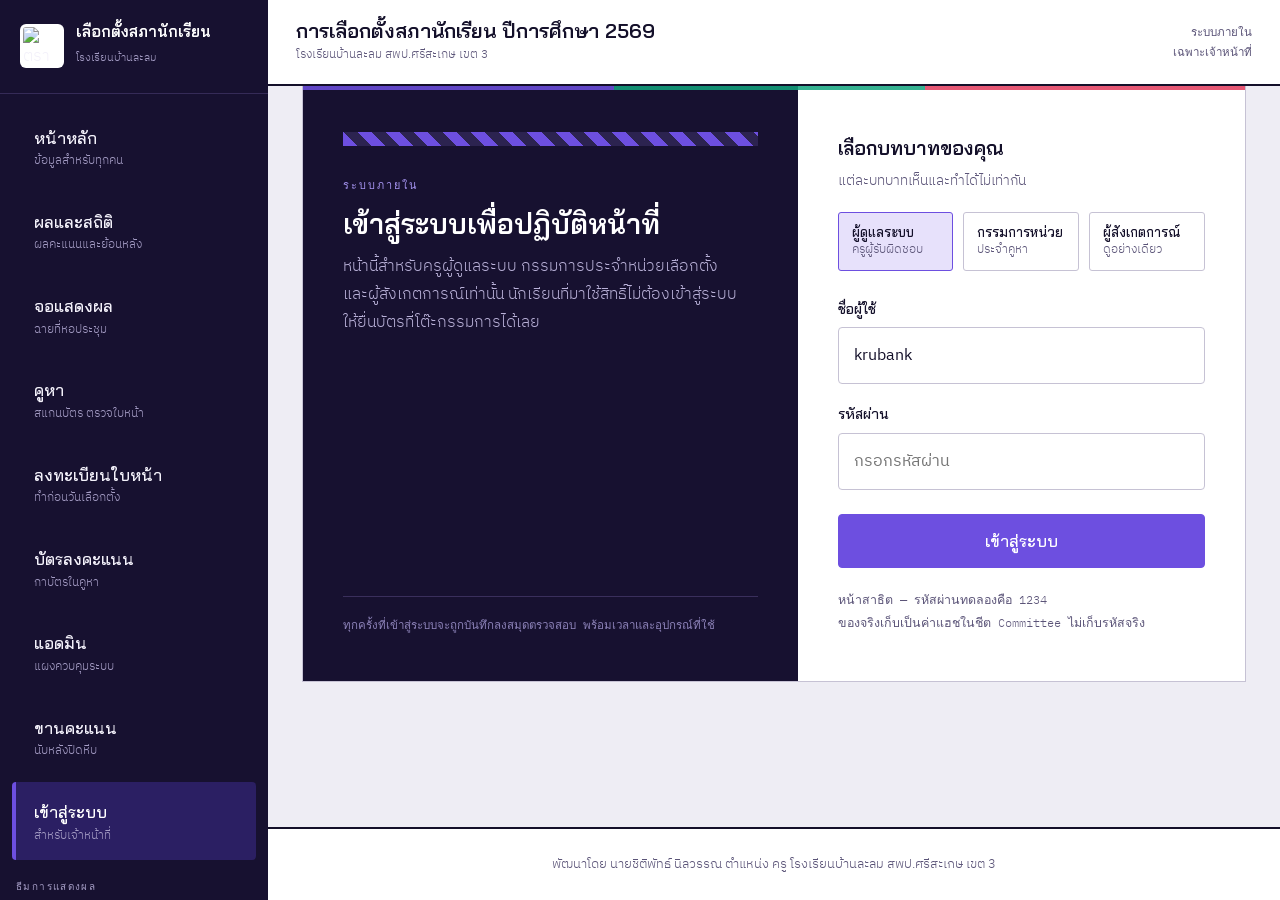
==== admin.html @ 53775f89 "Enhance admin.html with live score and team features Updated admin.html to include live score and gr" ====
<!DOCTYPE html>
<html lang="th">
<head>
<meta charset="UTF-8">
<meta name="viewport" content="width=device-width, initial-scale=1">
<title>แผงควบคุมผู้ดูแลระบบ — เลือกตั้งสภานักเรียน</title>
<link rel="stylesheet" href="election.css">
<style>
  .phase { display:grid; grid-template-columns:repeat(4,1fr); gap:12px; }
  .ph { border:1px solid var(--rule); background:var(--card); color:var(--ink); padding:16px 14px; text-align:left; cursor:pointer; border-radius:3px; transition:border-color .15s, background .15s; }
  .ph:hover { border-color:var(--violet); }
  .ph .step { font-family:'IBM Plex Mono',monospace; font-size:.68rem; letter-spacing:.16em; color:var(--ink-faint); }
  .ph strong { display:block; font-family:'Bai Jamjuree',sans-serif; font-size:1rem; font-weight:600; margin:5px 0 3px; color:var(--ink); }
  .ph span { font-size:.78rem; color:var(--ink-soft); }
  .ph.now { background:var(--violet-soft); border-color:var(--violet); border-width:2px; }
  .ph.past { opacity:.5; }
  .ph.now .step { color:var(--violet); }
  .mini { display:flex; justify-content:space-between; padding:9px 0; border-bottom:1px solid var(--rule); font-size:.87rem; }
  .mini:last-child { border-bottom:none; }
  .mini b { font-family:'IBM Plex Mono',monospace; font-weight:500; }
  .tag { font-family:'Bai Jamjuree',sans-serif; font-size:.72rem; font-weight:500; padding:2px 8px; border-radius:2px; }
  .tag.ok { background:#E3F5EE; color:var(--verify); }
  .tag.warn { background:#FCF0DC; color:var(--amber); }
  .tag.bad { background:#FBE7EB; color:var(--stamp); }
  .scroll { overflow-x:auto; }
  @media (max-width:820px){ .phase { grid-template-columns:1fr 1fr; } }
</style>
</head>
<body data-page="admin.html" data-title="แผงควบคุมผู้ดูแลระบบ" data-sub="เข้าใช้งานในชื่อ krubank · บทบาทผู้ดูแลระบบ" data-doc="ปีการศึกษา —<br>กำลังโหลด…">

<div class="app">
  <aside class="side" id="side"></aside>
  <main class="main">
  <div id="top"></div>
<div class="wrap">
<div class="sheet">

  <section style="padding-top:28px" class="reveal">
    <span class="eyebrow">สถานะการเลือกตั้ง</span>
    <h2>ขณะนี้อยู่ในขั้นเปิดหีบ</h2>
    <p class="lead" style="margin-bottom:20px">กดเพื่อเปลี่ยนขั้น ระบบจะไม่ให้ข้ามขั้นและถอยกลับไม่ได้ ทุกการเปลี่ยนขั้นถูกบันทึกพร้อมชื่อผู้กด</p>

    <div class="phase" id="phase">
      <button class="ph past" data-i="0"><div class="step">ขั้นที่ 01</div><strong>เตรียมการ</strong><span>เพิ่มผู้สมัคร นำเข้าผู้มีสิทธิ์</span></button>
      <button class="ph now" data-i="1"><div class="step">ขั้นที่ 02</div><strong>เปิดหีบ</strong><span>รับลงคะแนนอยู่ตอนนี้</span></button>
      <button class="ph" data-i="2"><div class="step">ขั้นที่ 03</div><strong>ปิดหีบ</strong><span>หยุดรับ เริ่มนับคะแนน</span></button>
      <button class="ph" data-i="3"><div class="step">ขั้นที่ 04</div><strong>ประกาศผล</strong><span>เปิดผลต่อสาธารณะ</span></button>
    </div>
  </section>

  <section>
    <span class="eyebrow reveal">ภาพรวมขณะนี้</span>
    <div class="grid g4" style="margin-top:18px" id="stats">
      <div class="stat reveal"><div class="num" id="a1">0</div><div class="lbl">ใช้สิทธิ์แล้ว</div></div>
      <div class="stat reveal"><div class="num" id="a2">0</div><div class="lbl">ยังไม่มา</div></div>
      <div class="stat reveal"><div class="num" id="a3">0</div><div class="lbl">ใบหน้าไม่ผ่าน</div></div>
      <div class="stat reveal"><div class="num" id="a4">0</div><div class="lbl">กรรมการยืนยันแทน</div></div>
    </div>

    <div class="grid g2" style="margin-top:26px">
      <div class="card reveal">
        <h3 style="margin-bottom:10px">คะแนนขณะนี้</h3>
        <p class="muted" style="margin-bottom:12px">เห็นได้เฉพาะผู้ดูแลระบบ หน้าสาธารณะยังถูกล็อกอยู่</p>
        <div id="liveScore"><div class="mini"><span class="muted">กำลังโหลด…</span><b></b></div></div>
      </div>

      <div class="card reveal">
        <h3 style="margin-bottom:10px">การใช้สิทธิ์รายชั้น</h3>
        <p class="muted" style="margin-bottom:12px">ชั้นที่ยังต่ำกว่า 60% ควรให้ครูประจำชั้นตามนักเรียนมาใช้สิทธิ์</p>
        <div id="liveGrade"><div class="mini"><span class="muted">กำลังโหลด…</span><b></b></div></div>
      </div>
    </div>
  </section>

  <section>
    <span class="eyebrow reveal">การตรวจสอบ</span>
    <h2 class="reveal">เครื่องมือตรวจความถูกต้อง</h2>
    <div class="grid g3" style="margin-top:20px" id="tools">
      <div class="card reveal">
        <h3>ตรวจลูกโซ่บัตร</h3>
        <p class="muted" style="margin-bottom:14px">เดินตรวจบัตรทุกใบว่าลายนิ้วมือต่อกันครบ ควรให้กรรมการนักเรียนเป็นคนกดต่อหน้าที่ประชุม</p>
        <button class="btn wide" id="chain">เริ่มตรวจ</button>
      </div>
      <div class="card reveal">
        <h3>ส่งคิวอาร์ให้ทุกชั้น</h3>
        <p class="muted" style="margin-bottom:14px">สร้างคิวอาร์ประจำตัวนักเรียนทั้งโรงเรียนเป็นไฟล์พร้อมพิมพ์ แยกตามห้อง (รันจากเมนูในชีต)</p>
        <button class="btn wide ghost" id="qr2">ดูวิธีสร้าง</button>
      </div>
    </div>
  </section>

  <section>
    <span class="eyebrow reveal">ตราโรงเรียน</span>
    <h2 class="reveal">เปลี่ยนโลโก้ที่แสดงทุกหน้า</h2>
    <p class="lead reveal">เลือกได้สองวิธี อัปโหลดไฟล์จากเครื่อง หรือวางลิงก์ภาพที่มีอยู่แล้ว ไฟล์ที่อัปโหลดจะถูกเก็บในโฟลเดอร์ Logo บนไดรฟ์ของโรงเรียน แล้วแปลงเป็นลิงก์ภาพตรงให้อัตโนมัติ</p>

    <div class="grid g2" style="margin-top:24px">

      <div class="card reveal">
        <h3>อัปโหลดจากเครื่อง</h3>
        <p class="muted" style="margin-bottom:16px">รองรับ PNG JPG WEBP ขนาดไม่เกิน 2 MB แนะนำภาพจัตุรัสพื้นหลังโปร่งใส</p>
        <div class="field">
          <label for="lgfile">เลือกไฟล์ภาพ</label>
          <input type="file" id="lgfile" accept="image/png,image/jpeg,image/webp">
        </div>
        <div id="lgprev" style="display:none;align-items:center;gap:14px;padding:14px;border:1px solid var(--rule);background:var(--paper);margin-bottom:16px">
          <img id="lgimg" alt="ภาพตัวอย่างก่อนอัปโหลด" style="width:70px;height:70px;object-fit:contain;background:#fff;border:1px solid var(--rule);padding:4px">
          <div><div id="lgname" style="font-family:'Bai Jamjuree',sans-serif;font-weight:500;font-size:.9rem"></div><div class="mono" id="lgsize" style="color:var(--ink-faint)"></div></div>
        </div>
        <button class="btn primary wide" id="lgup" disabled>อัปโหลดขึ้นไดรฟ์</button>
      </div>

      <div class="card reveal">
        <h3>ใส่ลิงก์ภาพ</h3>
        <p class="muted" style="margin-bottom:16px">ใช้เมื่อมีภาพอยู่บนเว็บอื่นแล้ว ต้องเป็นลิงก์ที่เปิดแล้วเห็นภาพโดยตรง ไม่ใช่ลิงก์หน้าเว็บที่มีภาพอยู่</p>
        <div class="field">
          <label for="lgurl">ลิงก์ภาพ</label>
          <input id="lgurl" type="url" placeholder="https://example.com/logo.png">
        </div>
        <div id="lgurlprev" style="display:none;align-items:center;gap:14px;padding:14px;border:1px solid var(--rule);background:var(--paper);margin-bottom:16px">
          <img id="lgurlimg" alt="ภาพตัวอย่างจากลิงก์" style="width:70px;height:70px;object-fit:contain;background:#fff;border:1px solid var(--rule);padding:4px">
          <div class="mono" style="color:var(--verify)">เปิดภาพได้ พร้อมบันทึก</div>
        </div>
        <button class="btn wide" id="lgsave">บันทึกลิงก์</button>
      </div>

    </div>

    <div class="card tint reveal" style="margin-top:18px;display:flex;flex-wrap:wrap;gap:18px;align-items:center">
      <img id="lgnow" src="https://img2.pic.in.th/pic/Logo-7aecb8e321ff2955.png" alt="ตราโรงเรียนที่ใช้อยู่" style="width:76px;height:76px;object-fit:contain;background:#fff;border:1px solid var(--rule);padding:6px">
      <div style="flex:1;min-width:240px">
        <h3>ตราที่ใช้อยู่ตอนนี้</h3>
        <div class="mono" id="lgnowurl" style="word-break:break-all;color:var(--ink-soft)">https://img2.pic.in.th/pic/Logo-7aecb8e321ff2955.png</div>
      </div>
      <button class="btn ghost sm" id="lgcopy">คัดลอกลิงก์</button>
    </div>
  </section>

  <section>
    <span class="eyebrow reveal">ผู้มีสิทธิ์เลือกตั้ง</span>
    <h2 class="reveal">เพิ่มรายชื่อผู้มีสิทธิ์</h2>
    <p class="lead reveal">เพิ่มทีละคน หรือโยนไฟล์ Excel เข้าไปทั้งห้องก็ได้ ระบบจับคอลัมน์ เลขประจำตัว ชื่อ และชั้น ให้อัตโนมัติ</p>

    <div class="grid g2" style="margin-top:20px">
      <div class="card reveal">
        <h3 style="margin-bottom:14px">เพิ่มทีละคน</h3>
        <div class="field"><label>เลขประจำตัวนักเรียน</label><input id="vId" type="text" inputmode="numeric" placeholder="13001"></div>
        <div class="field"><label>ชื่อ-นามสกุล</label><input id="vName" type="text" placeholder="กันต์ธีร์ สุขประเสริฐ"></div>
        <div class="field"><label>ระดับชั้น</label><input id="vGrade" type="text" placeholder="ม.1 หรือ ป.4"></div>
        <label style="display:flex;align-items:center;gap:9px;cursor:pointer;font-weight:400;margin-bottom:14px">
          <input type="checkbox" id="vFaceOpt" style="width:auto;padding:0">
          <span>ลงทะเบียนใบหน้าด้วย (ไม่บังคับ สำหรับ ม.ต้น)</span>
        </label>
        <button class="btn primary" id="vAdd">เพิ่มผู้มีสิทธิ์</button>
      </div>

      <div class="card reveal">
        <h3 style="margin-bottom:6px">นำเข้าจากไฟล์ Excel</h3>
        <p class="muted" style="margin-bottom:14px">ไฟล์ .xlsx หรือ .csv ที่มีคอลัมน์ เลขประจำตัว ชื่อ-นามสกุล และชั้น</p>
        <div class="field"><input type="file" id="xlsxFile" accept=".xlsx,.xls,.csv"></div>
        <div id="xlsxPreview" style="display:none;margin:12px 0;padding:14px;border:1px solid var(--rule);background:var(--paper);border-radius:8px;font-size:.88rem"></div>
        <button class="btn primary" id="xlsxImport" style="display:none">นำเข้าทั้งหมด</button>
      </div>
    </div>

    <div class="card reveal" style="margin-top:18px">
      <div style="display:flex;flex-wrap:wrap;gap:12px;align-items:center;margin-bottom:14px">
        <h3 style="margin:0">รายชื่อในทะเบียน <span class="muted" id="vTotal"></span></h3>
        <input id="vSearch" type="text" placeholder="ค้นหา เลขประจำตัว ชื่อ หรือชั้น" style="margin-left:auto;max-width:280px">
      </div>
      <div class="scroll">
        <table>
          <thead><tr><th>เลขประจำตัว</th><th>ชื่อ-นามสกุล</th><th>ชั้น</th><th>ใช้สิทธิ์</th><th style="text-align:right">จัดการ</th></tr></thead>
          <tbody id="vBody"><tr><td colspan="5" class="muted">กำลังโหลด…</td></tr></tbody>
        </table>
      </div>
      <div style="display:flex;justify-content:space-between;align-items:center;margin-top:12px">
        <span class="muted" id="vPageInfo"></span>
        <div style="display:flex;gap:8px">
          <button class="btn sm ghost" id="vPrev">ก่อนหน้า</button>
          <button class="btn sm ghost" id="vNext">ถัดไป</button>
        </div>
      </div>
    </div>
  </section>

  <section>
    <span class="eyebrow reveal">จัดการผู้สมัคร</span>
    <h2 class="reveal">เพิ่ม แก้ ลบ ผู้สมัคร</h2>
    <p class="lead reveal">แก้ไขได้เฉพาะช่วงเตรียมการก่อนเปิดหีบ หลังเปิดหีบแล้วระบบจะล็อกไม่ให้แก้</p>

    <div id="candList" class="grid g2" style="margin-top:20px"></div>

    <div class="card reveal" style="margin-top:18px">
      <h3 style="margin-bottom:16px" id="candFormTitle">เพิ่มผู้สมัครใหม่</h3>

      <div class="cand-form">
        <div class="poster-col">
          <label>รูปโปสเตอร์ผู้สมัคร</label>
          <div class="poster-drop" id="posterDrop">
            <img id="posterImg" alt="" style="display:none">
            <div class="poster-ph" id="posterPh">
              <i class="pi"></i>
              <span>ยังไม่มีรูป</span>
              <small>รูปสี่เหลี่ยมจัตุรัสจะสวยที่สุด</small>
            </div>
          </div>
          <input type="file" id="cPhotoFile" accept="image/png,image/jpeg,image/webp" style="display:none">
          <div style="display:flex;gap:8px;margin-top:10px">
            <button class="btn sm ghost" id="posterUpBtn" style="flex:1">อัปโหลดไฟล์</button>
            <button class="btn sm ghost" id="posterLinkBtn" style="flex:1">วางลิงก์</button>
          </div>
          <input id="cPhoto" type="hidden">
        </div>

        <div class="fields-col">
          <div class="grid g2">
            <div class="field"><label>หมายเลข (1-9)</label><input id="cNo" type="number" min="1" max="9" placeholder="1"></div>
            <div class="field"><label>ชื่อพรรค</label><input id="cParty" type="text" placeholder="ละลมก้าวหน้า"></div>
            <div class="field"><label>หัวหน้าทีม</label><input id="cLeader" type="text" placeholder="ปาลิตา สุขประเสริฐ"></div>
            <div class="field"><label>ห้องหัวหน้าทีม</label><input id="cRoom" type="text" placeholder="ม.3/1"></div>
          </div>
          <div class="field"><label>คำโปรยทีม (ข้อความสั้น)</label><input id="cMembers" type="text" placeholder="เช่น ทีมพร้อมลุย 8 คน"></div>
          <div class="field"><label>นโยบาย (ข้อความ)</label><input id="cPolicy" type="text" placeholder="ขยายเวลาห้องสมุด ตั้งชมรม..."></div>
          <div class="field"><label>ลิงก์คลิปแนะนำ (ถ้ามี)</label><input id="cClip" type="url" placeholder="https://..."></div>
        </div>
      </div>

      <div class="cand-extra">
        <div class="field">
          <label>รูปโปรไฟล์หัวหน้าทีม (ถ้ามี)</label>
          <div class="lead-photo-row">
            <div class="avatar-box" id="leadAvatar"><span>ไม่มีรูป</span></div>
            <button class="btn sm ghost" type="button" id="leadPhotoBtn">อัปโหลดรูปหัวหน้า</button>
            <button class="btn sm ghost" type="button" id="leadPhotoClr" style="display:none">เอาออก</button>
          </div>
          <input type="file" id="leadPhotoFile" accept="image/png,image/jpeg,image/webp" style="display:none">
          <input id="cLeaderPhoto" type="hidden">
        </div>

        <div class="field">
          <label>สมาชิกทีม (ใส่รูปโปรไฟล์รายคนได้)</label>
          <div id="memList" class="mem-list"></div>
          <button class="btn sm ghost" type="button" id="memAdd">+ เพิ่มสมาชิก</button>
          <input type="file" id="memPhotoFile" accept="image/png,image/jpeg,image/webp" style="display:none">
          <input id="cMembersJson" type="hidden">
        </div>

        <div class="field">
          <label>รูปรายละเอียดนโยบาย (เพิ่มได้หลายรูป)</label>
          <div id="polImgs" class="pol-imgs"></div>
          <button class="btn sm ghost" type="button" id="polImgAdd">+ เพิ่มรูปนโยบาย</button>
          <input type="file" id="polImgFile" accept="image/png,image/jpeg,image/webp" style="display:none">
          <input id="cPolicyImages" type="hidden">
        </div>
      </div>

      <div style="display:flex;gap:12px;margin-top:16px">
        <button class="btn primary" id="cSave">บันทึกผู้สมัคร</button>
        <button class="btn ghost" id="cClear">ล้างฟอร์ม</button>
      </div>
    </div>
  </section>

  <section>
    <span class="eyebrow reveal">ประกาศผลและแจ้งข่าว</span>
    <h2 class="reveal">ขั้นตอนหลังปิดหีบ</h2>
    <div class="grid g3" style="margin-top:20px" id="publishTools">
      <div class="card reveal">
        <h3>ประกาศผลอย่างเป็นทางการ</h3>
        <p class="muted" style="margin-bottom:14px">บันทึกผลลงระบบครั้งเดียว หลังจากนี้หน้าสาธารณะจะแสดงคะแนนเต็ม ทำได้หลังปิดหีบเท่านั้น</p>
        <button class="btn wide primary" id="publish">ประกาศผล</button>
      </div>
      <div class="card reveal">
        <h3>ดาวน์โหลดรายงาน PDF</h3>
        <p class="muted" style="margin-bottom:14px">เอกสารผลการเลือกตั้งพร้อมช่องลงนามประธานกรรมการและกรรมการนักเรียน</p>
        <button class="btn wide ghost" id="reportPdf">สร้างและดาวน์โหลด</button>
      </div>
      <div class="card reveal">
        <h3>แจ้งผลผ่าน LINE</h3>
        <p class="muted" style="margin-bottom:14px">ส่งประกาศผลไปยังผู้ติดตาม LINE OA ของโรงเรียน ทำได้หลังประกาศผลแล้ว</p>
        <button class="btn wide ghost" id="notifyLine">ส่งเข้า LINE</button>
      </div>
    </div>
  </section>

  <section>
    <span class="eyebrow reveal">ปีการศึกษา</span>
    <h2 class="reveal">ปีการศึกษาปัจจุบัน <span style="color:var(--violet)" id="yearNow">—</span></h2>
    <p class="lead reveal">เปลี่ยนปีได้เมื่อจะใช้ระบบปีถัดไป การขึ้นปีใหม่จะเก็บผลปีเก่าไว้ในประวัติ แล้วล้างข้อมูลลงคะแนนให้พร้อมเริ่มใหม่ โดยคงบัญชีเจ้าหน้าที่ไว้</p>

    <div class="grid g2" style="margin-top:20px">
      <div class="card reveal">
        <h3 style="margin-bottom:12px">แก้ปีการศึกษาปัจจุบัน</h3>
        <p class="muted" style="margin-bottom:14px">ใช้เมื่อพิมพ์ปีผิด ไม่ล้างข้อมูล แค่เปลี่ยนตัวเลขปีที่แสดงทุกหน้า</p>
        <div class="field"><input id="yearInput" type="text" inputmode="numeric" placeholder="2569" maxlength="4"></div>
        <button class="btn ghost" id="yearSave">บันทึกปี</button>
      </div>
      <div class="card reveal" style="border-color:var(--violet)">
        <h3 style="margin-bottom:12px">ขึ้นปีการศึกษาใหม่</h3>
        <p class="muted" style="margin-bottom:14px">เก็บผลปีนี้เข้าประวัติ แล้วล้างนักเรียน บัตร ผู้สมัคร เริ่มปีใหม่ (คงบัญชีและประวัติ)</p>
        <div class="field"><input id="newYearInput" type="text" inputmode="numeric" placeholder="ปีใหม่ เช่น 2570" maxlength="4"></div>
        <button class="btn primary" id="rolloverBtn">ขึ้นปีใหม่</button>
      </div>
    </div>

    <div class="card reveal" style="margin-top:18px">
      <h3 style="margin-bottom:12px">ผลการเลือกตั้งย้อนหลัง</h3>
      <div id="historyBox"><p class="muted">ยังไม่มีประวัติ</p></div>
    </div>
  </section>

  <section>
    <span class="eyebrow reveal">บัญชีเจ้าหน้าที่</span>
    <h2 class="reveal">จัดการผู้ใช้งานระบบ</h2>
    <p class="lead reveal">เพิ่มกรรมการประจำหน่วยและผู้สังเกตการณ์ หรือเปลี่ยนรหัสผ่าน แอดมินหลักควรเปลี่ยนรหัส admin2569 เป็นรหัสของตัวเองก่อนใช้งานจริง</p>

    <div class="scroll reveal" style="margin-top:20px">
      <table id="acctTable">
        <thead><tr><th>ชื่อผู้ใช้</th><th>บทบาท</th><th>ชื่อแสดง</th><th style="text-align:right">จัดการ</th></tr></thead>
        <tbody id="acctBody"></tbody>
      </table>
    </div>

    <div class="card reveal" style="margin-top:18px">
      <h3 style="margin-bottom:14px" id="acctFormTitle">เพิ่มบัญชีใหม่</h3>
      <div class="grid g2">
        <div class="field"><label>ชื่อผู้ใช้</label><input id="aUser" type="text" placeholder="unit01"></div>
        <div class="field"><label>ชื่อแสดง</label><input id="aName" type="text" placeholder="กรรมการหน่วยที่ 1"></div>
        <div class="field"><label>บทบาท</label>
          <select id="aRole">
            <option value="staff">กรรมการหน่วย (staff)</option>
            <option value="observe">ผู้สังเกตการณ์ (observe)</option>
            <option value="admin">ผู้ดูแลระบบ (admin)</option>
          </select>
        </div>
        <div class="field"><label>รหัสผ่าน <span class="muted" id="aPassHint">(อย่างน้อย 4 ตัว)</span></label><input id="aPass" type="text" placeholder="ตั้งรหัสผ่าน"></div>
      </div>
      <div style="display:flex;gap:12px;margin-top:6px">
        <button class="btn primary" id="aSave">บันทึกบัญชี</button>
        <button class="btn ghost" id="aClear">ล้างฟอร์ม</button>
      </div>
    </div>
  </section>

  <section>
    <span class="eyebrow reveal">ข้อมูลทดสอบ</span>
    <h2 class="reveal">ข้อมูลจำลองสำหรับซ้อมระบบ</h2>
    <p class="lead reveal">ใช้ตอนซ้อมก่อนวันจริง ใส่ข้อมูลปลอมเข้าไปทดลองทั้งวงจร แล้วล้างออกก่อนเริ่มใช้งานจริง</p>
    <div class="grid g2" style="margin-top:20px" id="demoTools">
      <div class="card reveal">
        <h3>ใส่ข้อมูลจำลอง</h3>
        <p class="muted" style="margin-bottom:14px">สร้างนักเรียนปลอม 412 คน ผู้สมัคร 3 ทีม บัตร 268 ใบ และบัญชีทดสอบ เพื่อทดลองระบบ</p>
        <button class="btn wide ghost" id="seedDemo">ใส่ข้อมูลจำลอง</button>
      </div>
      <div class="card reveal" style="border-color:var(--border-danger, #E5B4BE)">
        <h3 style="color:var(--stamp)">ล้างข้อมูลจำลอง</h3>
        <p class="muted" style="margin-bottom:14px">ลบข้อมูลทุกชีตให้เหลือหัวคอลัมน์ ทำก่อนใส่ข้อมูลจริง เรียกคืนไม่ได้</p>
        <button class="btn wide danger" id="clearDemo">ล้างข้อมูลทั้งหมด</button>
      </div>
    </div>
  </section>

  <section>
    <span class="eyebrow reveal">สมุดตรวจสอบ</span>
    <h2 class="reveal">การกระทำล่าสุดในระบบ</h2>
    <div class="scroll reveal" style="margin-top:18px">
      <table>
        <thead><tr><th>เวลา</th><th>ผู้กระทำ</th><th>การกระทำ</th><th>ผล</th></tr></thead>
        <tbody>
          <tr><td class="mono">10:42:07</td><td>unit01</td><td>ยืนยันตัวตนแทนระบบ — เหตุผล แสงย้อน</td><td><span class="tag warn">ยืนยันแทน</span></td></tr>
          <tr><td class="mono">10:41:55</td><td>ระบบ</td><td>ตรวจใบหน้า ค่าความเหมือน 61.4%</td><td><span class="tag bad">ไม่ผ่าน</span></td></tr>
          <tr><td class="mono">10:38:12</td><td>unit01</td><td>ออกรหัสเข้าคูหา อายุ 3 นาที</td><td><span class="tag ok">สำเร็จ</span></td></tr>
          <tr><td class="mono">10:37:44</td><td>ระบบ</td><td>บันทึกบัตร BL69-K7QM2XPD</td><td><span class="tag ok">สำเร็จ</span></td></tr>
          <tr><td class="mono">09:15:03</td><td>krubank</td><td>เปลี่ยนสถานะเป็น เปิดหีบ</td><td><span class="tag ok">สำเร็จ</span></td></tr>
          <tr><td class="mono">08:52:31</td><td>observer</td><td>พยายามเข้าสู่ระบบ รหัสผ่านผิด</td><td><span class="tag bad">ไม่ผ่าน</span></td></tr>
        </tbody>
      </table>
    </div>
    <p class="muted reveal" style="margin-top:12px">แถวในสมุดตรวจสอบลบไม่ได้ แม้แต่ผู้ดูแลระบบ</p>
  </section>

</div>
</div>

<div class="foot">
  พัฒนาโดย นายชิติพัทธ์ นิลวรรณ ตำแหน่ง ครู โรงเรียนบ้านละลม สพป.ศรีสะเกษ เขต 3
</div>

  </main>
</div>

<script src="https://cdn.jsdelivr.net/npm/sweetalert2@11/dist/sweetalert2.all.min.js"></script>
<script src="https://cdnjs.cloudflare.com/ajax/libs/xlsx/0.18.5/xlsx.full.min.js"></script>
<script src="config.js"></script>
<script src="election.js"></script>
<script>
/* ต้องเข้าสู่ระบบก่อน */
if (!Session.guard()) { throw new Error('redirect'); }

stagger('#stats .reveal', 100);
stagger('#tools .reveal', 110);

var STATUS_TO_STEP = { prepare: 0, open: 1, closed: 2, published: 3 };
var cur = 1;
var phs = document.querySelectorAll('.ph');
var names = ['เตรียมการ', 'เปิดหีบ', 'ปิดหีบ', 'ประกาศผล'];

var CANDMAP = {};   /* หมายเลข -> ชื่อพรรค ใช้แสดงการ์ดคะแนน */

/* ดึงสถิติจริงจาก backend */
function loadStats() {
  API.call('live', {}, function (data) {
    var voted = data.voted || 0;
    var total = data.total || 0;
    countUp(document.getElementById('a1'), voted);
    countUp(document.getElementById('a2'), Math.max(total - voted, 0));

    /* อัปเดตหัวหน้าให้เป็นจำนวนจริง ไม่ใช่ 412 ตายตัว */
    var doc = document.querySelector('.doc-no');
    if (doc) { doc.innerHTML = 'ปีการศึกษา ' + (CUR_YEAR || '—') + '<br>ผู้มีสิทธิ์ ' + fmt(total) + ' คน'; }

    renderGrade(data.byGrade || {});

    if (data.status && STATUS_TO_STEP[data.status] !== undefined) {
      cur = STATUS_TO_STEP[data.status];
      repaint();
    }
  }, function () {});
  loadScore();
}

/* การใช้สิทธิ์รายชั้น เรียงจากต่ำสุดขึ้นก่อน ให้ครูตามห้องที่ยังมาน้อย */
function renderGrade(byGrade) {
  var box = document.getElementById('liveGrade');
  if (!box) { return; }
  var arr = [], g;
  for (g in byGrade) {
    if (!byGrade.hasOwnProperty(g)) { continue; }
    var o = byGrade[g];
    var pct = o.total > 0 ? Math.round(o.voted / o.total * 100) : 0;
    arr.push({ g: g, pct: pct, voted: o.voted, total: o.total });
  }
  if (!arr.length) {
    box.innerHTML = '<div class="mini"><span class="muted">ยังไม่มีข้อมูลผู้มีสิทธิ์</span><b></b></div>';
    return;
  }
  arr.sort(function (a, b) { return a.pct - b.pct; });
  var html = '';
  for (var i = 0; i < arr.length; i++) {
    var col = arr[i].pct >= 80 ? 'var(--verify)' : (arr[i].pct >= 60 ? 'var(--amber)' : 'var(--stamp)');
    html += '<div class="mini"><span>' + esc(arr[i].g) +
      ' <span class="muted" style="font-size:.76rem">(' + arr[i].voted + '/' + arr[i].total + ')</span></span>' +
      '<b style="color:' + col + '">' + arr[i].pct + '%</b></div>';
  }
  box.innerHTML = html;
}

/* คะแนนรายเบอร์แบบส่วนตัว ดึงจาก backend (adminTally) ไม่มีข้อมูลค้าง */
function loadScore() {
  var box = document.getElementById('liveScore');
  if (!box) { return; }
  API.call('adminTally', {}, function (data) {
    var tally = data.tally || {}, keys = {}, k, n;
    for (n in CANDMAP) { if (CANDMAP.hasOwnProperty(n)) { keys[n] = true; } }
    for (k in tally) { if (tally.hasOwnProperty(k) && k !== '0') { keys[k] = true; } }
    var order = [];
    for (k in keys) { if (keys.hasOwnProperty(k)) { order.push(k); } }
    order.sort(function (a, b) { return parseInt(a, 10) - parseInt(b, 10); });
    if (!order.length) {
      box.innerHTML = '<div class="mini"><span class="muted">ยังไม่มีผู้สมัคร</span><b></b></div>';
      return;
    }
    var html = '';
    for (var i = 0; i < order.length; i++) {
      var no = order[i];
      var name = CANDMAP[no] ? ('หมายเลข ' + no + ' ' + CANDMAP[no]) : ('หมายเลข ' + no);
      html += '<div class="mini"><span>' + esc(name) + '</span><b>' + (tally[no] || 0) + '</b></div>';
    }
    html += '<div class="mini"><span>บัตรเสีย</span><b>' + (tally['0'] || 0) + '</b></div>';
    box.innerHTML = html;
  }, function () {
    box.innerHTML = '<div class="mini"><span class="muted">ยังไม่มีคะแนน (ยังไม่เปิดหีบ หรือยังไม่มีผู้ลงคะแนน)</span><b></b></div>';
  });
}

var CUR_YEAR = '';
function loadYear() {
  API.call('getYear', {}, function (d) {
    CUR_YEAR = d.year || '';
    var el = document.getElementById('yearNow');
    if (el) { el.textContent = CUR_YEAR || '—'; }
    var inp = document.getElementById('yearInput');
    if (inp && !inp.value) { inp.value = CUR_YEAR; }
  }, function () {});
}
loadYear();
loadStats();
setInterval(loadStats, 15000);

/* a3 a4 (ใบหน้าไม่ผ่าน / ยืนยันแทน) ยังไม่มี endpoint นับ ใส่ 0 ไว้ก่อน */
setTimeout(function () {
  countUp(document.getElementById('a3'), 0);
  countUp(document.getElementById('a4'), 0);
}, 400);

/* เปลี่ยนขั้นการเลือกตั้ง */

function repaint() {
  for (var i = 0; i < phs.length; i++) {
    phs[i].className = 'ph' + (i < cur ? ' past' : (i === cur ? ' now' : ''));
  }
}

for (var i = 0; i < phs.length; i++) {
  phs[i].onclick = function () {
    var want = parseInt(this.getAttribute('data-i'), 10);

    if (want <= cur) {
      Swal.fire({
        icon: 'error',
        title: 'ถอยกลับไม่ได้',
        text: 'ขั้นการเลือกตั้งเดินหน้าอย่างเดียว หากตั้งค่าผิดต้องเริ่มการเลือกตั้งใหม่ทั้งชุด',
        confirmButtonText: 'เข้าใจแล้ว'
      });
      return;
    }

    if (want > cur + 1) {
      Swal.fire({
        icon: 'warning',
        title: 'ข้ามขั้นไม่ได้',
        text: 'ต้องผ่านขั้น ' + names[cur + 1] + ' ก่อน',
        confirmButtonText: 'ปิด'
      });
      return;
    }

    if (want === 2) {
      Swal.fire({
        icon: 'warning',
        title: 'ยืนยันการปิดหีบ',
        html: 'ยังมีนักเรียน <b>144 คน</b> ที่ยังไม่มาใช้สิทธิ์<br>ปิดหีบแล้วจะไม่รับลงคะแนนอีก และเปิดใหม่ไม่ได้<br><br>พิมพ์คำว่า <b>ปิดหีบ</b> เพื่อยืนยัน',
        input: 'text',
        inputPlaceholder: 'พิมพ์ ปิดหีบ',
        showCancelButton: true,
        confirmButtonText: 'ปิดหีบเดี๋ยวนี้',
        cancelButtonText: 'ยกเลิก',
        reverseButtons: true,
        preConfirm: function (v) {
          if (v !== 'ปิดหีบ') { Swal.showValidationMessage('พิมพ์ให้ตรงคำว่า ปิดหีบ'); }
          return v;
        }
      }).then(function (r) {
        if (r.isConfirmed) { advance(2); }
      });
      return;
    }

    Swal.fire({
      title: 'เปลี่ยนเป็นขั้น ' + names[want] + '?',
      text: 'การเปลี่ยนขั้นจะถูกบันทึกในชื่อ krubank',
      showCancelButton: true,
      confirmButtonText: 'ยืนยัน',
      cancelButtonText: 'ยกเลิก',
      reverseButtons: true
    }).then(function (r) {
      if (r.isConfirmed) { advance(want); }
    });
  };
}

var STEP_TO_STATUS = ['prepare', 'open', 'closed', 'published'];

function advance(n) {
  showLoading('กำลังบันทึก', 'อัปเดตสถานะการเลือกตั้ง');

  API.call('setStatus', { status: STEP_TO_STATUS[n] }, function () {
    cur = n;
    repaint();
    Swal.fire({
      icon: 'success',
      title: 'เปลี่ยนเป็นขั้น ' + names[n] + 'แล้ว',
      html: n === 2 ? 'หน้าสาธารณะและจอแสดงผลจะสลับไปแสดงคะแนนเต็มโดยอัตโนมัติ' : 'บันทึกลงสมุดตรวจสอบเรียบร้อย',
      timer: 2400,
      showConfirmButton: false
    });
  }, function (msg) {
    Swal.fire({ icon: 'error', title: 'เปลี่ยนสถานะไม่สำเร็จ', html: msg, confirmButtonText: 'ปิด' });
  });
}

/* ตรวจลูกโซ่บัตร */
document.getElementById('chain').onclick = function () {
  showLoading('กำลังตรวจลูกโซ่บัตร', 'เดินตรวจบัตรทุกใบบนเซิร์ฟเวอร์');

  API.call('verifyChain', {}, function (data) {
    if (data.intact) {
      Swal.fire({
        icon: 'success',
        title: 'ลูกโซ่สมบูรณ์',
        html: 'ตรวจบัตร <b>' + data.checked + '</b> ใบ ลายนิ้วมือต่อกันครบทุกใบ ไม่พบร่องรอยการแก้ไขย้อนหลัง<br><span class="mono" style="color:#8B849F">ใบสุดท้าย ' + String(data.lastHash || '').substring(0, 32) + '</span>',
        confirmButtonText: 'ปิด'
      });
    } else {
      Swal.fire({
        icon: 'error',
        title: 'พบความผิดปกติ',
        html: 'ลูกโซ่ขาดที่บัตร <b>' + data.brokenAt + '</b> (แถวที่ ' + data.row + ')<br>ตรวจผ่านมาแล้ว ' + data.checked + ' ใบ<br><span class="mono" style="color:#E23A5C">มีการแก้ไขข้อมูลบัตรย้อนหลัง ต้องตรวจสอบทันที</span>',
        confirmButtonText: 'รับทราบ'
      });
    }
  }, function (msg) {
    Swal.fire({ icon: 'error', title: 'ตรวจไม่สำเร็จ', html: msg, confirmButtonText: 'ปิด' });
  });
};

document.getElementById('qr2').onclick = function () {
  demoNote('การสร้างคิวอาร์ทำจากเมนู "ระบบเลือกตั้ง → คิวอาร์ประจำตัว → สร้างครบทุกห้อง" บนหน้าชีต เพราะต้องเข้าถึง Google Drive โดยตรง');
};

/* ================= จัดการผู้สมัคร ================= */

function loadCandidates() {
  API.call('listCandidates', {}, function (data) {
    var box = document.getElementById('candList');
    /* อัปเดตตารางหมายเลข->ชื่อพรรค แล้วรีเฟรชการ์ดคะแนนให้ขึ้นชื่อจริง */
    CANDMAP = {};
    for (var m = 0; m < data.candidates.length; m++) {
      CANDMAP[String(data.candidates[m].no)] = data.candidates[m].party;
    }
    loadScore();
    if (!data.candidates.length) {
      box.innerHTML = '<p class="muted">ยังไม่มีผู้สมัคร เพิ่มด้านล่างได้เลย</p>';
      return;
    }
    var html = '';
    for (var i = 0; i < data.candidates.length; i++) {
      var c = data.candidates[i];
      var poster = c.photoUrl
        ? '<div class="cand-poster"><img src="' + esc(c.photoUrl) + '" alt="โปสเตอร์เบอร์ ' + esc(c.no) + '" loading="lazy"><span class="cand-badge">' + esc(c.no) + '</span></div>'
        : '<div class="cand-poster empty"><span class="cand-badge">' + esc(c.no) + '</span><span class="no-img">ยังไม่มีรูป</span></div>';
      html += '<div class="card cand-card">' + poster +
        '<div class="cand-body"><h3>' + esc(c.party) + '</h3>' +
        '<div class="muted">' + esc(c.leader) + ' ' + esc(c.leaderRoom) + '</div>' +
        '<p class="muted" style="margin:10px 0 12px">' + esc(c.policy) + '</p>' +
        '<div style="display:flex;gap:8px">' +
        '<button class="btn sm ghost" data-edit=\'' + encodeURIComponent(JSON.stringify(c)) + '\'>แก้ไข</button>' +
        '<button class="btn sm ghost" data-del="' + esc(c.no) + '">ลบ</button></div></div></div>';
    }
    box.innerHTML = html;

    var edits = box.querySelectorAll('[data-edit]');
    for (var e = 0; e < edits.length; e++) {
      edits[e].onclick = function () { fillCandForm(JSON.parse(decodeURIComponent(this.getAttribute('data-edit')))); };
    }
    var dels = box.querySelectorAll('[data-del]');
    for (var d = 0; d < dels.length; d++) {
      dels[d].onclick = function () { delCandidate(this.getAttribute('data-del')); };
    }
  }, function () {});
}

function fillCandForm(c) {
  document.getElementById('cNo').value = c.no;
  document.getElementById('cParty').value = c.party;
  document.getElementById('cLeader').value = c.leader;
  document.getElementById('cRoom').value = c.leaderRoom;
  document.getElementById('cMembers').value = c.members;
  document.getElementById('cPolicy').value = c.policy;
  document.getElementById('cPhoto').value = c.photoUrl;
  document.getElementById('cClip').value = c.clipUrl;
  setPoster(c.photoUrl);
  /* ฟิลด์รูปหัวหน้า/สมาชิก/นโยบาย */
  setLeadPhoto(c.leaderPhoto || '');
  MEMBERS = parseJsonArr(c.membersJson);
  POLIMGS = parseJsonArr(c.policyImages);
  renderMembers();
  renderPolImgs();
  document.getElementById('candFormTitle').textContent = 'แก้ไขผู้สมัครเบอร์ ' + c.no;
  document.getElementById('cNo').scrollIntoView({ behavior: 'smooth', block: 'center' });
}

function clearCandForm() {
  ['cNo', 'cParty', 'cLeader', 'cRoom', 'cMembers', 'cPolicy', 'cPhoto', 'cClip', 'cLeaderPhoto'].forEach(function (id) {
    document.getElementById(id).value = '';
  });
  setPoster('');
  setLeadPhoto('');
  MEMBERS = [];
  POLIMGS = [];
  renderMembers();
  renderPolImgs();
  document.getElementById('candFormTitle').textContent = 'เพิ่มผู้สมัครใหม่';
}

/* ---- รูปโปสเตอร์ผู้สมัคร ---- */
function setPoster(url) {
  var img = document.getElementById('posterImg');
  var ph = document.getElementById('posterPh');
  document.getElementById('cPhoto').value = url || '';
  if (url) { img.src = url; img.style.display = 'block'; ph.style.display = 'none'; }
  else { img.removeAttribute('src'); img.style.display = 'none'; ph.style.display = 'flex'; }
}

document.getElementById('posterUpBtn').onclick = function () {
  document.getElementById('cPhotoFile').click();
};

document.getElementById('cPhotoFile').onchange = function () {
  var file = this.files && this.files[0];
  if (!file) { return; }
  if (['image/png', 'image/jpeg', 'image/webp'].indexOf(file.type) < 0) {
    Swal.fire({ icon: 'error', title: 'ชนิดไฟล์ไม่รองรับ', text: 'รับเฉพาะ PNG JPG WEBP', confirmButtonText: 'ปิด' });
    return;
  }
  if (file.size > 5 * 1024 * 1024) {
    Swal.fire({ icon: 'error', title: 'ไฟล์ใหญ่เกินไป', text: 'ไฟล์ต้องไม่เกิน 5 MB', confirmButtonText: 'ปิด' });
    return;
  }
  setPoster(URL.createObjectURL(file));   /* พรีวิวทันที */
  var mime = file.type, fname = file.name;
  fileToBase64(file, function (b64) {
    showLoading('กำลังอัปโหลดรูป', 'เก็บลงไดรฟ์โฟลเดอร์ Candidates');
    API.call('uploadPhoto', { base64: b64, mimeType: mime, fileName: fname }, function (res) {
      setPoster(res.url);
      Swal.fire({ icon: 'success', title: 'อัปโหลดรูปแล้ว', timer: 1400, showConfirmButton: false });
    }, function (msg) {
      setPoster('');
      Swal.fire({ icon: 'error', title: 'อัปโหลดไม่สำเร็จ', html: msg, confirmButtonText: 'ปิด' });
    });
  }, function (m) { setPoster(''); toastError(m); });
  this.value = '';
};

document.getElementById('posterLinkBtn').onclick = function () {
  Swal.fire({
    title: 'วางลิงก์รูปโปสเตอร์',
    input: 'url',
    inputValue: document.getElementById('cPhoto').value,
    inputPlaceholder: 'https://.../poster.jpg',
    html: '<span class="mono" style="color:#8B849F">ต้องเป็นลิงก์ที่เปิดแล้วเห็นรูปโดยตรง</span>',
    showCancelButton: true,
    confirmButtonText: 'ใช้ลิงก์นี้',
    cancelButtonText: 'ยกเลิก'
  }).then(function (r) {
    if (!r.isConfirmed) { return; }
    var v = String(r.value || '').trim();
    if (v && !/^https:\/\//.test(v)) {
      Swal.fire({ icon: 'warning', title: 'ลิงก์ไม่ถูกต้อง', text: 'ต้องขึ้นต้นด้วย https://', confirmButtonText: 'ปิด' });
      return;
    }
    setPoster(v);
  });
};

/* ---- รูปหัวหน้าทีม / สมาชิก / รูปนโยบาย ---- */
var MEMBERS = [];       /* [{name, room, photo}] */
var POLIMGS = [];       /* [url, ...] */
var memUploadIdx = -1;

/* อ่าน JSON เป็น array อย่างปลอดภัย คืน [] ถ้าว่างหรือผิดรูป */
function parseJsonArr(s) {
  if (!s) { return []; }
  try { var v = JSON.parse(s); return (v && v.length) ? v : []; } catch (e) { return []; }
}

/* อัปโหลดรูปขึ้นไดรฟ์ คืน url ผ่าน cb (รีไซเคิล endpoint uploadPhoto เดิม) */
function uploadImage(file, sub, cb) {
  if (!file) { return; }
  if (['image/png', 'image/jpeg', 'image/webp'].indexOf(file.type) < 0) {
    Swal.fire({ icon: 'error', title: 'ชนิดไฟล์ไม่รองรับ', text: 'รับเฉพาะ PNG JPG WEBP', confirmButtonText: 'ปิด' });
    return;
  }
  if (file.size > 5 * 1024 * 1024) {
    Swal.fire({ icon: 'error', title: 'ไฟล์ใหญ่เกินไป', text: 'ไฟล์ต้องไม่เกิน 5 MB', confirmButtonText: 'ปิด' });
    return;
  }
  var mime = file.type, fname = file.name;
  fileToBase64(file, function (b64) {
    showLoading('กำลังอัปโหลดรูป', sub || 'เก็บลงไดรฟ์');
    API.call('uploadPhoto', { base64: b64, mimeType: mime, fileName: fname }, function (res) {
      Swal.close();
      cb(res.url);
    }, function (msg) {
      Swal.fire({ icon: 'error', title: 'อัปโหลดไม่สำเร็จ', html: msg, confirmButtonText: 'ปิด' });
    });
  }, function (m) { toastError(m); });
}

function setLeadPhoto(url) {
  document.getElementById('cLeaderPhoto').value = url || '';
  var box = document.getElementById('leadAvatar');
  var clr = document.getElementById('leadPhotoClr');
  if (url) { box.style.backgroundImage = 'url("' + url + '")'; box.innerHTML = ''; clr.style.display = ''; }
  else { box.style.backgroundImage = ''; box.innerHTML = '<span>ไม่มีรูป</span>'; clr.style.display = 'none'; }
}
document.getElementById('leadPhotoBtn').onclick = function () { document.getElementById('leadPhotoFile').click(); };
document.getElementById('leadPhotoClr').onclick = function () { setLeadPhoto(''); };
document.getElementById('leadPhotoFile').onchange = function () {
  var f = this.files && this.files[0];
  this.value = '';
  uploadImage(f, 'รูปโปรไฟล์หัวหน้าทีม', function (url) { setLeadPhoto(url); });
};

function syncMembersFromInputs() {
  var rows = document.querySelectorAll('#memList .mem-row');
  for (var i = 0; i < rows.length; i++) {
    var idx = parseInt(rows[i].getAttribute('data-i'), 10);
    if (!MEMBERS[idx]) { continue; }
    MEMBERS[idx].name = rows[i].querySelector('.mem-name').value;
    MEMBERS[idx].room = rows[i].querySelector('.mem-room').value;
  }
}
function renderMembers() {
  var box = document.getElementById('memList'), i;
  var html = '';
  for (i = 0; i < MEMBERS.length; i++) {
    html += '<div class="mem-row" data-i="' + i + '">' +
      '<div class="mem-ava" data-ava="' + i + '" title="ใส่/เปลี่ยนรูป"><small>ใส่รูป</small></div>' +
      '<input class="mem-name" type="text" placeholder="ชื่อ-นามสกุล" value="' + esc(MEMBERS[i].name || '') + '">' +
      '<input class="mem-room" type="text" placeholder="ชั้น เช่น ม.2/1" value="' + esc(MEMBERS[i].room || '') + '">' +
      '<button class="mem-del" type="button" data-del="' + i + '" title="ลบสมาชิก">&times;</button></div>';
  }
  box.innerHTML = html;
  var rows = box.querySelectorAll('.mem-row');
  for (i = 0; i < rows.length; i++) {
    var idx = parseInt(rows[i].getAttribute('data-i'), 10);
    var av = rows[i].querySelector('.mem-ava');
    if (MEMBERS[idx] && MEMBERS[idx].photo) { av.style.backgroundImage = 'url("' + MEMBERS[idx].photo + '")'; av.innerHTML = ''; }
    av.onclick = function () {
      syncMembersFromInputs();
      memUploadIdx = parseInt(this.getAttribute('data-ava'), 10);
      document.getElementById('memPhotoFile').click();
    };
  }
  var dels = box.querySelectorAll('.mem-del');
  for (i = 0; i < dels.length; i++) {
    dels[i].onclick = function () {
      syncMembersFromInputs();
      MEMBERS.splice(parseInt(this.getAttribute('data-del'), 10), 1);
      renderMembers();
    };
  }
}
document.getElementById('memAdd').onclick = function () {
  syncMembersFromInputs();
  MEMBERS.push({ name: '', room: '', photo: '' });
  renderMembers();
};
document.getElementById('memPhotoFile').onchange = function () {
  var f = this.files && this.files[0];
  this.value = '';
  var idx = memUploadIdx;
  uploadImage(f, 'รูปโปรไฟล์สมาชิก', function (url) {
    if (MEMBERS[idx]) { MEMBERS[idx].photo = url; renderMembers(); }
  });
};

function renderPolImgs() {
  var box = document.getElementById('polImgs'), i;
  var html = '';
  for (i = 0; i < POLIMGS.length; i++) {
    html += '<div class="pol-thumb" data-i="' + i + '"><button type="button" data-del="' + i + '" title="ลบรูป">&times;</button></div>';
  }
  box.innerHTML = html;
  var thumbs = box.querySelectorAll('.pol-thumb');
  for (i = 0; i < thumbs.length; i++) {
    var idx = parseInt(thumbs[i].getAttribute('data-i'), 10);
    thumbs[i].style.backgroundImage = 'url("' + POLIMGS[idx] + '")';
  }
  var dels = box.querySelectorAll('[data-del]');
  for (i = 0; i < dels.length; i++) {
    dels[i].onclick = function () {
      POLIMGS.splice(parseInt(this.getAttribute('data-del'), 10), 1);
      renderPolImgs();
    };
  }
}
document.getElementById('polImgAdd').onclick = function () { document.getElementById('polImgFile').click(); };
document.getElementById('polImgFile').onchange = function () {
  var f = this.files && this.files[0];
  this.value = '';
  uploadImage(f, 'รูปรายละเอียดนโยบาย', function (url) { POLIMGS.push(url); renderPolImgs(); });
};

document.getElementById('cClear').onclick = clearCandForm;

document.getElementById('cSave').onclick = function () {
  var btn = this;
  syncMembersFromInputs();
  /* ตัดสมาชิกที่ไม่มีชื่อออก */
  var cleanMem = [];
  for (var mi = 0; mi < MEMBERS.length; mi++) {
    if (String(MEMBERS[mi].name || '').trim() || MEMBERS[mi].photo) {
      cleanMem.push({ name: String(MEMBERS[mi].name || '').trim(), room: String(MEMBERS[mi].room || '').trim(), photo: MEMBERS[mi].photo || '' });
    }
  }
  var payload = {
    no: document.getElementById('cNo').value.trim(),
    party: document.getElementById('cParty').value.trim(),
    leader: document.getElementById('cLeader').value.trim(),
    leaderRoom: document.getElementById('cRoom').value.trim(),
    members: document.getElementById('cMembers').value.trim(),
    policy: document.getElementById('cPolicy').value.trim(),
    photoUrl: document.getElementById('cPhoto').value.trim(),
    clipUrl: document.getElementById('cClip').value.trim(),
    leaderPhoto: document.getElementById('cLeaderPhoto').value.trim(),
    membersJson: cleanMem.length ? JSON.stringify(cleanMem) : '',
    policyImages: POLIMGS.length ? JSON.stringify(POLIMGS) : ''
  };
  if (!payload.no || !payload.party) {
    Swal.fire({ icon: 'warning', title: 'กรอกไม่ครบ', text: 'ต้องมีอย่างน้อยหมายเลขและชื่อพรรค', confirmButtonText: 'ปิด' });
    return;
  }
  if (!lockBtn(btn, 'กำลังบันทึก…')) { return; }
  showLoading('กำลังบันทึกผู้สมัคร');

  API.call('saveCandidate', payload, function (data) {
    unlockBtn(btn);
    clearCandForm();
    loadCandidates();
    Swal.fire({ icon: 'success', title: data.action === 'added' ? 'เพิ่มผู้สมัครแล้ว' : 'แก้ไขแล้ว', timer: 1600, showConfirmButton: false });
  }, function (msg) {
    unlockBtn(btn);
    Swal.fire({ icon: 'error', title: 'บันทึกไม่สำเร็จ', html: msg, confirmButtonText: 'ปิด' });
  });
};

function delCandidate(no) {
  Swal.fire({
    icon: 'warning', title: 'ลบผู้สมัครเบอร์ ' + no + '?',
    text: 'ลบแล้วเรียกคืนไม่ได้',
    showCancelButton: true, confirmButtonText: 'ลบ', cancelButtonText: 'ยกเลิก', reverseButtons: true
  }).then(function (r) {
    if (!r.isConfirmed) { return; }
    showLoading('กำลังลบ');
    API.call('deleteCandidate', { no: no }, function () {
      loadCandidates();
      Swal.fire({ icon: 'success', title: 'ลบแล้ว', timer: 1400, showConfirmButton: false });
    }, function (msg) {
      Swal.fire({ icon: 'error', title: 'ลบไม่สำเร็จ', html: msg, confirmButtonText: 'ปิด' });
    });
  });
}

loadCandidates();

/* ================= ประกาศผล / PDF / LINE ================= */

document.getElementById('publish').onclick = function () {
  var btn = this;
  Swal.fire({
    icon: 'warning', title: 'ประกาศผลอย่างเป็นทางการ?',
    html: 'หลังประกาศแล้ว หน้าสาธารณะจะแสดงคะแนนเต็มทันที และย้อนกลับไม่ได้',
    showCancelButton: true, confirmButtonText: 'ประกาศผล', cancelButtonText: 'ยกเลิก', reverseButtons: true
  }).then(function (r) {
    if (!r.isConfirmed) { return; }
    if (!lockBtn(btn, 'กำลังประกาศ…')) { return; }
    showLoading('กำลังประกาศผล', 'บันทึกผลลงระบบ');
    API.call('publishResults', {}, function (data) {
      unlockBtn(btn);
      loadStats();
      Swal.fire({ icon: 'success', title: 'ประกาศผลแล้ว', html: 'รวม <b>' + data.total + '</b> ใบ ผลปรากฏบนหน้าสาธารณะแล้ว', confirmButtonText: 'ปิด' });
    }, function (msg) {
      unlockBtn(btn);
      Swal.fire({ icon: 'error', title: 'ประกาศไม่สำเร็จ', html: msg, confirmButtonText: 'ปิด' });
    });
  });
};

document.getElementById('reportPdf').onclick = function () {
  var btn = this;
  if (!lockBtn(btn, 'กำลังสร้าง…')) { return; }
  showLoading('กำลังสร้างรายงาน PDF', 'อาจใช้เวลาสักครู่');
  API.call('reportPdf', {}, function (data) {
    unlockBtn(btn);
    Swal.fire({
      icon: 'success', title: 'สร้างรายงานแล้ว',
      html: 'ไฟล์ <b>' + data.fileName + '</b> พร้อมดาวน์โหลด',
      confirmButtonText: 'เปิดไฟล์',
      showCancelButton: true, cancelButtonText: 'ปิด'
    }).then(function (r) { if (r.isConfirmed) { window.open(data.url, '_blank'); } });
  }, function (msg) {
    unlockBtn(btn);
    Swal.fire({ icon: 'error', title: 'สร้างไม่สำเร็จ', html: msg, confirmButtonText: 'ปิด' });
  });
};

document.getElementById('notifyLine').onclick = function () {
  var btn = this;
  Swal.fire({
    icon: 'question', title: 'ส่งผลเข้า LINE?',
    text: 'ระบบจะ broadcast ประกาศผลไปยังผู้ติดตาม LINE OA ทั้งหมด',
    showCancelButton: true, confirmButtonText: 'ส่งเลย', cancelButtonText: 'ยกเลิก', reverseButtons: true
  }).then(function (r) {
    if (!r.isConfirmed) { return; }
    if (!lockBtn(btn, 'กำลังส่ง…')) { return; }
    showLoading('กำลังส่งเข้า LINE');
    API.call('notifyLine', {}, function () {
      unlockBtn(btn);
      Swal.fire({ icon: 'success', title: 'ส่งแล้ว', html: 'broadcast ผลการเลือกตั้งเรียบร้อย', confirmButtonText: 'ปิด' });
    }, function (msg) {
      unlockBtn(btn);
      Swal.fire({ icon: 'error', title: 'ส่งไม่สำเร็จ', html: msg, confirmButtonText: 'ปิด' });
    });
  });
};

/* ================= เพิ่มผู้มีสิทธิ์ทีละคน ================= */

document.getElementById('vAdd').onclick = function () {
  var btn = this;
  var payload = {
    studentId: document.getElementById('vId').value.trim(),
    name: document.getElementById('vName').value.trim(),
    grade: document.getElementById('vGrade').value.trim()
  };
  var wantFace = document.getElementById('vFaceOpt').checked;

  if (!payload.studentId || !payload.name || !payload.grade) {
    Swal.fire({ icon: 'warning', title: 'กรอกไม่ครบ', text: 'ต้องมีเลขประจำตัว ชื่อ และชั้น', confirmButtonText: 'ปิด' });
    return;
  }
  if (!lockBtn(btn, 'กำลังเพิ่ม…')) { return; }
  showLoading('กำลังเพิ่มผู้มีสิทธิ์');

  API.call('addVoter', payload, function (data) {
    unlockBtn(btn);
    loadStats();
    document.getElementById('vId').value = '';
    document.getElementById('vName').value = '';
    document.getElementById('vGrade').value = '';
    document.getElementById('vFaceOpt').checked = false;

    if (wantFace) {
      enrollFaceInline(payload.studentId, payload.name);
    } else {
      Swal.fire({
        icon: 'success',
        title: data.action === 'added' ? 'เพิ่มแล้ว' : 'อัปเดตแล้ว',
        html: 'ตอนนี้มีผู้มีสิทธิ์ <b>' + data.total + '</b> คน',
        timer: 1600, showConfirmButton: false
      });
    }
  }, function (msg) {
    unlockBtn(btn);
    Swal.fire({ icon: 'error', title: 'เพิ่มไม่สำเร็จ', html: msg, confirmButtonText: 'ปิด' });
  });
};

/* ลงทะเบียนใบหน้าแบบอินไลน์ มีช่องยืนยันความยินยอม */
function enrollFaceInline(sid, name) {
  Swal.fire({
    title: 'ลงทะเบียนใบหน้า ' + name,
    html: '<video id="evCam" autoplay playsinline style="width:100%;max-width:300px;border-radius:8px;background:#000;transform:scaleX(-1)"></video>' +
          '<input id="evConsent" class="swal2-input" placeholder="ผู้ให้ความยินยอม เช่น บิดา">' +
          '<p class="mono" style="color:#8B849F;font-size:.75rem">ต้องได้รับความยินยอมจากผู้ปกครองก่อน ภาพใช้แล้วลบทันที</p>',
    showCancelButton: true,
    confirmButtonText: 'ถ่ายและบันทึก',
    cancelButtonText: 'ข้ามไปก่อน',
    allowOutsideClick: false,
    didOpen: function () { Camera.open(document.getElementById('evCam'), null, function (m) { Swal.showValidationMessage(m); }); },
    preConfirm: function () {
      var consent = document.getElementById('evConsent').value.trim();
      var v = document.getElementById('evCam');
      if (!consent) { Swal.showValidationMessage('ระบุผู้ให้ความยินยอมก่อน'); return false; }
      if (!v || !v.videoWidth) { Swal.showValidationMessage('กล้องยังไม่พร้อม'); return false; }
      return { img: Camera.snap(v), consent: consent };
    }
  }).then(function (r) {
    Camera.close();
    if (!r.isConfirmed) {
      Swal.fire({ icon: 'success', title: 'เพิ่มผู้มีสิทธิ์แล้ว', text: 'ยังไม่ได้ลงทะเบียนใบหน้า', timer: 1600, showConfirmButton: false });
      return;
    }
    showLoading('กำลังบันทึกใบหน้า');
    API.call('enrollFace', { studentId: sid, image: r.value.img, consentBy: r.value.consent }, function () {
      Swal.fire({ icon: 'success', title: 'เรียบร้อย', html: 'เพิ่มผู้มีสิทธิ์และลงทะเบียนใบหน้าแล้ว', confirmButtonText: 'ปิด' });
    }, function (msg) {
      Swal.fire({ icon: 'warning', title: 'เพิ่มผู้มีสิทธิ์แล้ว แต่ใบหน้าไม่สำเร็จ', html: msg, confirmButtonText: 'ปิด' });
    });
  });
}

/* ================= นำเข้าจากไฟล์ Excel ================= */

var xlsxValues = null;

document.getElementById('xlsxFile').onchange = function () {
  var file = this.files && this.files[0];
  var prev = document.getElementById('xlsxPreview');
  var impBtn = document.getElementById('xlsxImport');
  xlsxValues = null;
  prev.style.display = 'none';
  impBtn.style.display = 'none';
  if (!file) { return; }

  if (typeof XLSX === 'undefined') {
    Swal.fire({ icon: 'error', title: 'โหลดตัวอ่าน Excel ไม่ได้', text: 'ตรวจอินเทอร์เน็ตแล้วรีเฟรชหน้า', confirmButtonText: 'ปิด' });
    return;
  }

  var reader = new FileReader();
  reader.onload = function (e) {
    try {
      var wb = XLSX.read(new Uint8Array(e.target.result), { type: 'array' });
      var ws = wb.Sheets[wb.SheetNames[0]];
      xlsxValues = XLSX.utils.sheet_to_json(ws, { header: 1, defval: '', raw: false });
    } catch (err) {
      Swal.fire({ icon: 'error', title: 'อ่านไฟล์ไม่ได้', text: 'ไฟล์อาจเสียหรือไม่ใช่ Excel', confirmButtonText: 'ปิด' });
      return;
    }
    if (!xlsxValues || !xlsxValues.length) {
      Swal.fire({ icon: 'warning', title: 'ไฟล์ว่าง', confirmButtonText: 'ปิด' });
      return;
    }

    showLoading('กำลังตรวจไฟล์');
    API.call('previewVoters', { values: xlsxValues }, function (p) {
      Swal.close();
      var grades = '';
      for (var g in p.byGrade) { grades += g + ' ' + p.byGrade[g] + ' คน · '; }
      var sample = '';
      for (var i = 0; i < p.sample.length; i++) {
        sample += '<div class="mono" style="color:var(--ink-soft)">' + esc(p.sample[i].id) + ' · ' + esc(p.sample[i].name) + ' · ' + esc(p.sample[i].grade) + '</div>';
      }
      prev.innerHTML =
        '<b>อ่านได้ ' + p.ok + ' คน</b> · ข้าม ' + p.skipped + ' · ซ้ำ ' + p.dupes + '<br>' +
        '<span class="muted">' + grades.replace(/ · $/, '') + '</span>' +
        '<div style="margin-top:10px">ตัวอย่าง 5 คนแรก</div>' + sample;
      prev.style.display = 'block';
      impBtn.style.display = p.ok > 0 ? 'inline-flex' : 'none';
    }, function (msg) {
      Swal.fire({ icon: 'error', title: 'ตรวจไฟล์ไม่สำเร็จ', html: msg, confirmButtonText: 'ปิด' });
    });
  };
  reader.readAsArrayBuffer(file);
};

document.getElementById('xlsxImport').onclick = function () {
  var btn = this;
  if (!xlsxValues) { return; }
  if (!lockBtn(btn, 'กำลังนำเข้า…')) { return; }
  showLoading('กำลังนำเข้ารายชื่อ', 'อาจใช้เวลาสักครู่ถ้ามีหลายร้อยคน');

  API.call('importVotersXlsx', { values: xlsxValues }, function (r) {
    unlockBtn(btn);
    loadStats();
    document.getElementById('xlsxFile').value = '';
    document.getElementById('xlsxPreview').style.display = 'none';
    btn.style.display = 'none';
    xlsxValues = null;
    Swal.fire({
      icon: 'success', title: 'นำเข้าเรียบร้อย',
      html: 'เพิ่มใหม่ <b>' + r.added + '</b> คน · อัปเดต <b>' + r.updated + '</b> คน · ข้าม ' + r.skipped + '<br>รวมในทะเบียน ' + r.total + ' คน',
      confirmButtonText: 'ปิด'
    });
  }, function (msg) {
    unlockBtn(btn);
    Swal.fire({ icon: 'error', title: 'นำเข้าไม่สำเร็จ', html: msg, confirmButtonText: 'ปิด' });
  });
};

/* ================= จัดการนักเรียนในทะเบียน ================= */

var vOffset = 0, vLimit = 40, vQuery = '', vMatched = 0, vSearchTimer = null;

function loadVoters() {
  API.call('listVoters', { query: vQuery, offset: vOffset, limit: vLimit }, function (data) {
    vMatched = data.matched || 0;
    document.getElementById('vTotal').textContent = '(' + (data.total || 0) + ' คน)';
    var tb = document.getElementById('vBody');
    if (!data.voters.length) {
      tb.innerHTML = '<tr><td colspan="5" class="muted">' + (vQuery ? 'ไม่พบที่ค้นหา' : 'ยังไม่มีนักเรียน') + '</td></tr>';
    } else {
      var html = '';
      for (var i = 0; i < data.voters.length; i++) {
        var v = data.voters[i];
        html += '<tr><td class="mono">' + esc(v.studentId) + '</td><td>' + esc(v.name) + '</td><td>' + esc(v.grade) + '</td>' +
          '<td>' + (v.used ? '<span style="color:var(--verify)">ใช้แล้ว</span>' : '<span class="muted">ยัง</span>') + '</td>' +
          '<td style="text-align:right;white-space:nowrap">' +
          '<button class="btn sm ghost" data-ve=\'' + encodeURIComponent(JSON.stringify(v)) + '\'>แก้</button> ' +
          '<button class="btn sm ghost" data-vd="' + esc(v.studentId) + '">ลบ</button></td></tr>';
      }
      tb.innerHTML = html;
      var es = tb.querySelectorAll('[data-ve]');
      for (var e = 0; e < es.length; e++) { es[e].onclick = function () { editVoter(JSON.parse(decodeURIComponent(this.getAttribute('data-ve')))); }; }
      var ds = tb.querySelectorAll('[data-vd]');
      for (var d = 0; d < ds.length; d++) { ds[d].onclick = function () { delVoter(this.getAttribute('data-vd')); }; }
    }
    var from = vMatched ? vOffset + 1 : 0;
    var to = Math.min(vOffset + vLimit, vMatched);
    document.getElementById('vPageInfo').textContent = 'แสดง ' + from + '–' + to + ' จาก ' + vMatched;
    document.getElementById('vPrev').disabled = vOffset <= 0;
    document.getElementById('vNext').disabled = to >= vMatched;
  }, function () {});
}

document.getElementById('vSearch').oninput = function () {
  var q = this.value;
  clearTimeout(vSearchTimer);
  vSearchTimer = setTimeout(function () { vQuery = q.trim(); vOffset = 0; loadVoters(); }, 350);
};
document.getElementById('vPrev').onclick = function () { if (vOffset > 0) { vOffset -= vLimit; loadVoters(); } };
document.getElementById('vNext').onclick = function () { if (vOffset + vLimit < vMatched) { vOffset += vLimit; loadVoters(); } };

function editVoter(v) {
  Swal.fire({
    title: 'แก้ไข ' + v.studentId,
    html: '<input id="evN" class="swal2-input" placeholder="ชื่อ-นามสกุล" value="' + esc(v.name) + '">' +
          '<input id="evG" class="swal2-input" placeholder="ชั้น เช่น ม.1" value="' + esc(v.grade) + '">',
    showCancelButton: true, confirmButtonText: 'บันทึก', cancelButtonText: 'ยกเลิก', reverseButtons: true,
    preConfirm: function () {
      return { name: document.getElementById('evN').value.trim(), grade: document.getElementById('evG').value.trim() };
    }
  }).then(function (r) {
    if (!r.isConfirmed) { return; }
    showLoading('กำลังบันทึก');
    API.call('updateVoter', { studentId: v.studentId, name: r.value.name, grade: r.value.grade }, function () {
      loadVoters(); loadStats();
      Swal.fire({ icon: 'success', title: 'แก้ไขแล้ว', timer: 1400, showConfirmButton: false });
    }, function (msg) { Swal.fire({ icon: 'error', title: 'ไม่สำเร็จ', html: msg, confirmButtonText: 'ปิด' }); });
  });
}

function delVoter(sid) {
  Swal.fire({
    icon: 'warning', title: 'ลบนักเรียน ' + sid + '?',
    text: 'ลบออกจากทะเบียน พร้อมข้อมูลใบหน้า (ถ้ามี)',
    showCancelButton: true, confirmButtonText: 'ลบ', cancelButtonText: 'ยกเลิก', reverseButtons: true
  }).then(function (r) {
    if (!r.isConfirmed) { return; }
    showLoading('กำลังลบ');
    API.call('deleteVoter', { studentId: sid }, function () {
      loadVoters(); loadStats();
      Swal.fire({ icon: 'success', title: 'ลบแล้ว', timer: 1400, showConfirmButton: false });
    }, function (msg) { Swal.fire({ icon: 'error', title: 'ลบไม่สำเร็จ', html: msg, confirmButtonText: 'ปิด' }); });
  });
}

loadVoters();

/* ================= ปีการศึกษา ================= */

document.getElementById('yearSave').onclick = function () {
  var btn = this;
  var y = document.getElementById('yearInput').value.trim();
  if (!/^\d{4}$/.test(y)) {
    Swal.fire({ icon: 'warning', title: 'ปีไม่ถูกต้อง', text: 'ต้องเป็นตัวเลข 4 หลัก เช่น 2569', confirmButtonText: 'ปิด' });
    return;
  }
  if (!lockBtn(btn, 'กำลังบันทึก…')) { return; }
  showLoading('กำลังบันทึกปี');
  API.call('setYear', { year: y }, function (d) {
    unlockBtn(btn); CUR_YEAR = d.year; loadYear(); loadStats();
    Swal.fire({ icon: 'success', title: 'บันทึกปี ' + d.year + ' แล้ว', timer: 1600, showConfirmButton: false });
  }, function (msg) { unlockBtn(btn); Swal.fire({ icon: 'error', title: 'ไม่สำเร็จ', html: msg, confirmButtonText: 'ปิด' }); });
};

document.getElementById('rolloverBtn').onclick = function () {
  var btn = this;
  var ny = document.getElementById('newYearInput').value.trim();
  if (!/^\d{4}$/.test(ny)) {
    Swal.fire({ icon: 'warning', title: 'ปีใหม่ไม่ถูกต้อง', text: 'ต้องเป็นตัวเลข 4 หลัก', confirmButtonText: 'ปิด' });
    return;
  }
  Swal.fire({
    icon: 'warning',
    title: 'ขึ้นปีการศึกษา ' + ny + '?',
    html: 'เก็บผลปี ' + (CUR_YEAR || '') + ' เข้าประวัติ แล้วล้างนักเรียน บัตร ผู้สมัคร เริ่มปีใหม่<br><b style="color:var(--stamp)">ข้อมูลลงคะแนนปีนี้จะถูกล้าง</b><br><br>พิมพ์ <b>' + ny + '</b> เพื่อยืนยัน',
    input: 'text', inputPlaceholder: 'พิมพ์ ' + ny,
    showCancelButton: true, confirmButtonText: 'ขึ้นปีใหม่', cancelButtonText: 'ยกเลิก', reverseButtons: true,
    preConfirm: function (v) { if (v !== ny) { Swal.showValidationMessage('พิมพ์ปีให้ตรง'); } return v; }
  }).then(function (r) {
    if (!r.isConfirmed) { return; }
    if (!lockBtn(btn, 'กำลังขึ้นปีใหม่…')) { return; }
    showLoading('กำลังขึ้นปีการศึกษาใหม่', 'เก็บผลเก่าและล้างข้อมูล');
    API.call('rolloverYear', { newYear: ny }, function (d) {
      unlockBtn(btn);
      document.getElementById('newYearInput').value = '';
      CUR_YEAR = d.newYear; loadYear(); loadStats(); loadVoters(); loadCandidates(); loadHistory();
      Swal.fire({ icon: 'success', title: 'ขึ้นปี ' + d.newYear + ' แล้ว', html: 'เก็บผลปี ' + d.oldYear + ' ไว้ ' + d.archived + ' รายการ ระบบพร้อมเริ่มปีใหม่', confirmButtonText: 'ปิด' });
    }, function (msg) { unlockBtn(btn); Swal.fire({ icon: 'error', title: 'ไม่สำเร็จ', html: msg, confirmButtonText: 'ปิด' }); });
  });
};

function loadHistory() {
  API.call('listHistory', {}, function (data) {
    var box = document.getElementById('historyBox');
    if (!data.years || !data.years.length) { box.innerHTML = '<p class="muted">ยังไม่มีประวัติ</p>'; return; }
    var html = '';
    for (var i = 0; i < data.years.length; i++) {
      var y = data.years[i];
      var win = null;
      for (var k = 0; k < y.rows.length; k++) { if (y.rows[k].no !== '0' && (!win || y.rows[k].score > win.score)) { win = y.rows[k]; } }
      html += '<div style="padding:12px 0;border-bottom:1px solid var(--rule)">' +
        '<b style="font-family:\'Bai Jamjuree\',sans-serif">ปีการศึกษา ' + esc(y.year) + '</b> <span class="muted">· ผู้มีสิทธิ์ ' + esc(y.voters) + ' คน</span>' +
        (win ? '<div style="color:var(--verify)">ผู้ชนะ เบอร์ ' + esc(win.no) + ' ' + esc(win.party) + ' (' + win.score + ' คะแนน)</div>' : '') + '</div>';
    }
    box.innerHTML = html;
  }, function () {});
}
loadHistory();

/* ================= จัดการบัญชีเจ้าหน้าที่ ================= */

var ROLE_TH = { admin: 'ผู้ดูแลระบบ', staff: 'กรรมการหน่วย', observe: 'ผู้สังเกตการณ์' };

function loadAccounts() {
  API.call('listAccounts', {}, function (data) {
    var tb = document.getElementById('acctBody');
    var list = data.accounts || [];
    if (!list.length) { tb.innerHTML = '<tr><td colspan="4" class="muted">ยังไม่มีบัญชี</td></tr>'; return; }
    var html = '';
    for (var i = 0; i < list.length; i++) {
      var a = list[i];
      html += '<tr><td class="mono">' + esc(a.username) + '</td>' +
        '<td>' + (ROLE_TH[a.role] || esc(a.role)) + '</td>' +
        '<td>' + esc(a.displayName) + '</td>' +
        '<td style="text-align:right;white-space:nowrap">' +
        '<button class="btn sm ghost" data-edit=\'' + encodeURIComponent(JSON.stringify(a)) + '\'>แก้</button> ' +
        '<button class="btn sm ghost" data-del="' + esc(a.username) + '">ลบ</button></td></tr>';
    }
    tb.innerHTML = html;

    var edits = tb.querySelectorAll('[data-edit]');
    for (var e = 0; e < edits.length; e++) {
      edits[e].onclick = function () { fillAcct(JSON.parse(decodeURIComponent(this.getAttribute('data-edit')))); };
    }
    var dels = tb.querySelectorAll('[data-del]');
    for (var d = 0; d < dels.length; d++) {
      dels[d].onclick = function () { delAccount(this.getAttribute('data-del')); };
    }
  }, function () {});
}

function fillAcct(a) {
  document.getElementById('aUser').value = a.username;
  document.getElementById('aUser').setAttribute('readonly', 'readonly');
  document.getElementById('aName').value = a.displayName;
  document.getElementById('aRole').value = a.role;
  document.getElementById('aPass').value = '';
  document.getElementById('aPassHint').textContent = '(เว้นว่างไว้ถ้าไม่เปลี่ยนรหัส)';
  document.getElementById('acctFormTitle').textContent = 'แก้ไขบัญชี ' + a.username;
  document.getElementById('aUser').scrollIntoView({ behavior: 'smooth', block: 'center' });
}

function clearAcctForm() {
  document.getElementById('aUser').value = '';
  document.getElementById('aUser').removeAttribute('readonly');
  document.getElementById('aName').value = '';
  document.getElementById('aRole').value = 'staff';
  document.getElementById('aPass').value = '';
  document.getElementById('aPassHint').textContent = '(อย่างน้อย 4 ตัว)';
  document.getElementById('acctFormTitle').textContent = 'เพิ่มบัญชีใหม่';
}

document.getElementById('aClear').onclick = clearAcctForm;

document.getElementById('aSave').onclick = function () {
  var btn = this;
  var payload = {
    username: document.getElementById('aUser').value.trim(),
    displayName: document.getElementById('aName').value.trim(),
    role: document.getElementById('aRole').value,
    password: document.getElementById('aPass').value
  };
  if (!payload.username) {
    Swal.fire({ icon: 'warning', title: 'กรอกชื่อผู้ใช้', confirmButtonText: 'ปิด' });
    return;
  }
  if (!lockBtn(btn, 'กำลังบันทึก…')) { return; }
  showLoading('กำลังบันทึกบัญชี');
  API.call('saveAccount', payload, function (data) {
    unlockBtn(btn);
    clearAcctForm();
    loadAccounts();
    Swal.fire({ icon: 'success', title: data.action === 'added' ? 'เพิ่มบัญชีแล้ว' : 'แก้ไขบัญชีแล้ว', timer: 1500, showConfirmButton: false });
  }, function (msg) {
    unlockBtn(btn);
    Swal.fire({ icon: 'error', title: 'บันทึกไม่สำเร็จ', html: msg, confirmButtonText: 'ปิด' });
  });
};

function delAccount(u) {
  Swal.fire({
    icon: 'warning', title: 'ลบบัญชี ' + u + '?',
    text: 'ผู้ใช้นี้จะเข้าระบบไม่ได้อีก',
    showCancelButton: true, confirmButtonText: 'ลบ', cancelButtonText: 'ยกเลิก', reverseButtons: true
  }).then(function (r) {
    if (!r.isConfirmed) { return; }
    showLoading('กำลังลบ');
    API.call('deleteAccount', { username: u }, function () {
      loadAccounts();
      Swal.fire({ icon: 'success', title: 'ลบแล้ว', timer: 1400, showConfirmButton: false });
    }, function (msg) {
      Swal.fire({ icon: 'error', title: 'ลบไม่สำเร็จ', html: msg, confirmButtonText: 'ปิด' });
    });
  });
}

loadAccounts();

/* ================= ข้อมูลจำลอง ================= */

document.getElementById('seedDemo').onclick = function () {
  var btn = this;
  Swal.fire({
    icon: 'question',
    title: 'ใส่ข้อมูลจำลอง?',
    html: 'จะสร้างนักเรียนปลอม 412 คน ผู้สมัคร 3 ทีม และบัตร 268 ใบ<br><span class="mono" style="color:#8B849F">ทับข้อมูลเดิมที่มีอยู่ ใช้สำหรับซ้อมเท่านั้น</span>',
    showCancelButton: true, confirmButtonText: 'ใส่เลย', cancelButtonText: 'ยกเลิก', reverseButtons: true
  }).then(function (r) {
    if (!r.isConfirmed) { return; }
    if (!lockBtn(btn, 'กำลังสร้าง…')) { return; }
    showLoading('กำลังใส่ข้อมูลจำลอง', 'สร้างนักเรียน บัตร และผู้สมัคร');
    API.call('seedDemo', {}, function () {
      unlockBtn(btn);
      loadCandidates();
      loadAccounts();
      loadStats();
      Swal.fire({ icon: 'success', title: 'ใส่ข้อมูลจำลองแล้ว', html: 'ระบบพร้อมให้ซ้อมทั้งวงจร', confirmButtonText: 'ปิด' });
    }, function (msg) {
      unlockBtn(btn);
      Swal.fire({ icon: 'error', title: 'ไม่สำเร็จ', html: msg, confirmButtonText: 'ปิด' });
    });
  });
};

document.getElementById('clearDemo').onclick = function () {
  var btn = this;
  Swal.fire({
    icon: 'warning',
    title: 'ล้างข้อมูลทั้งหมด?',
    html: 'ลบนักเรียน บัตร ผู้สมัคร และบัญชีทั้งหมด เหลือแต่หัวคอลัมน์<br><b style="color:var(--stamp)">เรียกคืนไม่ได้</b><br><br>พิมพ์คำว่า <b>ล้าง</b> เพื่อยืนยัน',
    input: 'text',
    inputPlaceholder: 'พิมพ์ ล้าง',
    showCancelButton: true, confirmButtonText: 'ล้างเดี๋ยวนี้', cancelButtonText: 'ยกเลิก', reverseButtons: true,
    preConfirm: function (v) { if (v !== 'ล้าง') { Swal.showValidationMessage('พิมพ์ให้ตรงคำว่า ล้าง'); } return v; }
  }).then(function (r) {
    if (!r.isConfirmed) { return; }
    if (!lockBtn(btn, 'กำลังล้าง…')) { return; }
    showLoading('กำลังล้างข้อมูล');
    API.call('clearDemo', {}, function () {
      unlockBtn(btn);
      loadCandidates();
      loadAccounts();
      loadStats();
      Swal.fire({ icon: 'success', title: 'ล้างข้อมูลแล้ว', html: 'ระบบพร้อมรับข้อมูลจริง', confirmButtonText: 'ปิด' });
    }, function (msg) {
      unlockBtn(btn);
      Swal.fire({ icon: 'error', title: 'ล้างไม่สำเร็จ', html: msg, confirmButtonText: 'ปิด' });
    });
  });
};

function esc(s) {
  return String(s == null ? '' : s).replace(/&/g, '&amp;').replace(/</g, '&lt;').replace(/>/g, '&gt;').replace(/"/g, '&quot;').replace(/'/g, '&#39;');
}

/* ================= จัดการตราโรงเรียน ================= */

var MAX_LOGO = 2 * 1024 * 1024;
var picked = null;

document.getElementById('lgfile').onchange = function () {
  var file = this.files && this.files[0];
  var prev = document.getElementById('lgprev');
  var up = document.getElementById('lgup');
  picked = null;
  up.disabled = true;
  prev.style.display = 'none';

  if (!file) { return; }

  if (['image/png', 'image/jpeg', 'image/webp'].indexOf(file.type) < 0) {
    this.value = '';
    Swal.fire({ icon: 'error', title: 'ชนิดไฟล์ไม่รองรับ', text: 'รับเฉพาะ PNG JPG และ WEBP เท่านั้น', confirmButtonText: 'เลือกใหม่' });
    return;
  }

  if (file.size > MAX_LOGO) {
    this.value = '';
    Swal.fire({
      icon: 'error',
      title: 'ไฟล์ใหญ่เกินไป',
      html: 'ไฟล์นี้ขนาด <b>' + (file.size / 1048576).toFixed(2) + ' MB</b> เกินขีดจำกัด 2 MB<br>ย่อภาพก่อนแล้วลองใหม่',
      confirmButtonText: 'เลือกใหม่'
    });
    return;
  }

  picked = file;
  document.getElementById('lgimg').src = URL.createObjectURL(file);
  document.getElementById('lgname').textContent = file.name;
  document.getElementById('lgsize').textContent = (file.size / 1024).toFixed(0) + ' KB · ' + file.type.replace('image/', '').toUpperCase();
  prev.style.display = 'flex';
  up.disabled = false;
};

document.getElementById('lgup').onclick = function () {
  var btn = this;
  if (!picked) { return; }
  if (!lockBtn(btn, 'กำลังอัปโหลด…')) { return; }

  var mime = picked.type;
  var fname = picked.name;

  fileToBase64(picked, function (b64) {
    showLoading('กำลังอัปโหลด', 'ส่งไฟล์ขึ้นไดรฟ์ในโฟลเดอร์ Logo');

    API.call('uploadLogo', { base64: b64, mimeType: mime, fileName: fname }, function (data) {
      applyLogo(data.url);
      unlockBtn(btn);
      document.getElementById('lgfile').value = '';
      document.getElementById('lgprev').style.display = 'none';
      btn.disabled = true;
      picked = null;

      Swal.fire({
        icon: 'success',
        title: 'อัปโหลดเรียบร้อย',
        html: 'เก็บไฟล์ <b>' + data.fileName + '</b> ไว้ในโฟลเดอร์ Logo บนไดรฟ์แล้ว และเปิดสิทธิ์ให้ดูด้วยลิงก์<br>ทุกหน้าในระบบเปลี่ยนตราให้อัตโนมัติ',
        confirmButtonText: 'ปิด'
      });
    }, function (msg) {
      unlockBtn(btn);
      Swal.fire({ icon: 'error', title: 'อัปโหลดไม่สำเร็จ', html: msg, confirmButtonText: 'ลองใหม่' });
    });
  }, function (msg) {
    unlockBtn(btn);
    toastError(msg);
  });
};

document.getElementById('lgurl').oninput = function () {
  var v = this.value.trim();
  var box = document.getElementById('lgurlprev');
  if (!/^https:\/\/.+/.test(v)) { box.style.display = 'none'; return; }
  var img = document.getElementById('lgurlimg');
  img.onload = function () { box.style.display = 'flex'; };
  img.onerror = function () { box.style.display = 'none'; };
  img.src = v;
};

document.getElementById('lgsave').onclick = function () {
  var v = document.getElementById('lgurl').value.trim();
  var btn = this;

  if (!/^https:\/\/.+/.test(v)) {
    Swal.fire({ icon: 'warning', title: 'ลิงก์ยังไม่ถูกต้อง', text: 'ต้องขึ้นต้นด้วย https:// และชี้ไปที่ไฟล์ภาพโดยตรง', confirmButtonText: 'กลับไปแก้' });
    return;
  }

  if (document.getElementById('lgurlprev').style.display === 'none') {
    Swal.fire({
      icon: 'warning',
      title: 'เปิดภาพจากลิงก์นี้ไม่ได้',
      html: 'ลิงก์นี้อาจเป็นหน้าเว็บ ไม่ใช่ไฟล์ภาพ<br>ถ้าเป็นลิงก์ Drive ให้ใช้รูปแบบ <b class="mono">lh3.googleusercontent.com/d/รหัสไฟล์</b>',
      showCancelButton: true,
      confirmButtonText: 'บันทึกทั้งอย่างนั้น',
      cancelButtonText: 'กลับไปแก้',
      reverseButtons: true
    }).then(function (r) { if (r.isConfirmed) { saveUrl(v, btn); } });
    return;
  }
  saveUrl(v, btn);
};

function saveUrl(v, btn) {
  if (!lockBtn(btn, 'กำลังบันทึก…')) { return; }
  showLoading('กำลังบันทึกลิงก์');

  API.call('setLogoUrl', { url: v }, function (data) {
    applyLogo(data.url);
    unlockBtn(btn);
    document.getElementById('lgurl').value = '';
    document.getElementById('lgurlprev').style.display = 'none';
    Swal.fire({
      icon: 'success',
      title: 'บันทึกลิงก์แล้ว',
      html: data.converted
        ? 'ระบบแปลงลิงก์ Drive เป็นลิงก์ภาพตรงให้อัตโนมัติ<br>ทุกหน้าในระบบเปลี่ยนตราให้แล้ว'
        : 'ทุกหน้าในระบบเปลี่ยนตราให้อัตโนมัติ',
      timer: 2400,
      showConfirmButton: false
    });
  }, function (msg) {
    unlockBtn(btn);
    Swal.fire({ icon: 'error', title: 'บันทึกไม่สำเร็จ', html: msg, confirmButtonText: 'ลองใหม่' });
  });
}

function applyLogo(url) {
  document.getElementById('lgnow').src = url;
  document.getElementById('lgnowurl').textContent = url;
  var side = document.getElementById('side-logo');
  if (side) { side.src = url; }
}

document.getElementById('lgcopy').onclick = function () {
  var t = document.getElementById('lgnowurl').textContent;
  if (navigator.clipboard) {
    navigator.clipboard.writeText(t).then(function () {
      Swal.fire({ icon: 'success', title: 'คัดลอกแล้ว', timer: 1200, showConfirmButton: false });
    });
  } else {
    Swal.fire({ title: 'คัดลอกลิงก์นี้', input: 'text', inputValue: t, confirmButtonText: 'ปิด' });
  }
};
</script>
</body>
</html>
---- election.css ----
@import url('https://fonts.googleapis.com/css2?family=Bai+Jamjuree:wght@400;500;600;700&family=IBM+Plex+Mono:wght@400;500&family=IBM+Plex+Sans+Thai:wght@300;400;500;600&display=swap');

/* ===== ระบบธีม เปลี่ยนที่ data-theme บน <html> =====
   ค่าคงที่ข้ามธีม */
:root {
  --violet: #6D4FE0;
  --violet-ink: #FFFFFF;
  --stamp: #E23A5C;
  --verify: #12A47E;
  --amber: #C88A1E;
  --side-w: 268px;
}

/* ---- ธีมสว่าง คู่สีคอนทราสต์สูง อ่านง่าย ---- */
:root, [data-theme="light"] {
  --ink: #14102A;          /* ตัวอักษรหลัก เข้มเกือบดำอมม่วง */
  --ink-soft: #3A3358;     /* ตัวอักษรรอง ยังเข้มพออ่านสบาย */
  --ink-faint: #5B5478;    /* คำอธิบายจางสุด ยังผ่านเกณฑ์คอนทราสต์ */
  --paper: #EEEDF4;        /* พื้นหลังเทาอมม่วงอ่อน ตัดกับการ์ดขาว */
  --card: #FFFFFF;
  --rule: #C6C2D4;         /* เส้นขอบเข้มขึ้น เห็นชัด */
  --violet-soft: #E7E1FB;
  --sidebar: #171130;
  --sidebar-ink: #F3F1FA;
  --sidebar-faint: #A49CC4;
  --sidebar-rule: #352B57;
  --sidebar-hover: #2C2350;
  --screen-bg: #171130;
  --screen-ink: #F3F1FA;
  --shadow: 0 1px 3px rgba(20,16,42,.10);
}

/* ---- ธีมมืด ---- */
[data-theme="dark"] {
  --ink: #ECE9F5;
  --ink-soft: #B8B2CE;
  --ink-faint: #8A83A6;
  --paper: #14101F;
  --card: #1E1830;
  --rule: #362E4C;
  --violet: #8B6FF0;
  --violet-soft: #2A2247;
  --stamp: #FF6B85;
  --verify: #3FD9A8;
  --amber: #E6B44A;
  --sidebar: #0F0C1A;
  --sidebar-ink: #ECE9F5;
  --sidebar-faint: #7A7395;
  --sidebar-rule: #2A2340;
  --sidebar-hover: #241D38;
  --screen-bg: #0F0C1A;
  --screen-ink: #ECE9F5;
  --shadow: 0 1px 3px rgba(0,0,0,.3);
}

/* ---- ธีมพาสเทล นุ่มนวล ---- */
[data-theme="pastel"] {
  --ink: #4A4063;
  --ink-soft: #6E6488;
  --ink-faint: #9188AC;
  --paper: #F7F3FB;
  --card: #FFFFFF;
  --rule: #E6DEF0;
  --violet: #9B7FD4;
  --violet-soft: #F0E9FA;
  --stamp: #E8899F;
  --verify: #5BB89A;
  --amber: #E0B15C;
  --sidebar: #7E6BA8;
  --sidebar-ink: #FBF9FE;
  --sidebar-faint: #D3C9E6;
  --sidebar-rule: #917FB8;
  --sidebar-hover: #8B78B2;
  --screen-bg: #4A4063;
  --screen-ink: #FBF9FE;
  --shadow: 0 1px 3px rgba(74,64,99,.10);
}

/* ---- ธีมน้ำเงินทางการ (ประชาธิปไตย/ราชการ) ---- */
[data-theme="ocean"] {
  --ink: #0F2740;
  --ink-soft: #2E4A68;
  --ink-faint: #5B738F;
  --paper: #EDF3F9;
  --card: #FFFFFF;
  --rule: #C4D4E4;
  --violet: #1C6DB5;
  --violet-ink: #FFFFFF;
  --violet-soft: #E0EDF9;
  --stamp: #C0392B;
  --verify: #157A5B;
  --amber: #B9770C;
  --sidebar: #0E2237;
  --sidebar-ink: #EAF2FB;
  --sidebar-faint: #8AA3BE;
  --sidebar-rule: #27405A;
  --sidebar-hover: #1A3550;
  --screen-bg: #0E2237;
  --screen-ink: #EAF2FB;
  --shadow: 0 1px 3px rgba(15,39,64,.12);
}

/* ---- ธีมกำหนดเอง ใช้ฐานสว่าง แล้ว JS แทนสีหลัก (--violet) ตามที่ผู้ใช้เลือก ---- */
[data-theme="custom"] {
  --ink: #171225;
  --ink-soft: #3C374A;
  --ink-faint: #5E596D;
  --paper: #F0EFF2;
  --card: #FFFFFF;
  --rule: #CDCAD4;
  --violet-soft: #ECE7FB;
  --sidebar: #1B1726;
  --sidebar-ink: #F3F1F8;
  --sidebar-faint: #A49EB4;
  --sidebar-rule: #342E42;
  --sidebar-hover: #2A2438;
  --screen-bg: #1B1726;
  --screen-ink: #F3F1F8;
  --shadow: 0 1px 3px rgba(23,18,37,.10);
}

@media (prefers-color-scheme: dark) {
  [data-theme="auto"] {
    --ink: #ECE9F5; --ink-soft: #B8B2CE; --ink-faint: #8A83A6;
    --paper: #14101F; --card: #1E1830; --rule: #362E4C;
    --violet: #8B6FF0; --violet-soft: #2A2247; --stamp: #FF6B85;
    --verify: #3FD9A8; --amber: #E6B44A;
    --sidebar: #0F0C1A; --sidebar-ink: #ECE9F5; --sidebar-faint: #7A7395;
    --sidebar-rule: #2A2340; --sidebar-hover: #241D38;
    --screen-bg: #0F0C1A; --screen-ink: #ECE9F5;
    --shadow: 0 1px 3px rgba(0,0,0,.3);
  }
}

html { transition: none; }
body, .side, .card, .masthead, .sheet, input, select, .btn {
  transition: background-color .3s ease, color .3s ease, border-color .3s ease;
}

* { box-sizing: border-box; margin: 0; padding: 0; }

body {
  font-family: 'IBM Plex Sans Thai', sans-serif;
  font-weight: 300;
  color: var(--ink);
  background-color: var(--paper);
  /* ลายพื้นหลังแนวเอกสารราชการ จุดละเอียดจางๆ ไม่รบกวนการอ่าน */
  background-image: radial-gradient(var(--rule) 0.6px, transparent 0.6px);
  background-size: 22px 22px;
  line-height: 1.75;
  -webkit-font-smoothing: antialiased;
}

/* จอฉายที่หอประชุม พื้นเข้มเสมอ ไม่ว่าธีมไหน ให้ตัวเลขสีขาวอ่านชัดจากไกล */
body.screen {
  background-color: var(--screen-bg);
  background-image: none;
  color: var(--screen-ink);
}

a { color: var(--violet); }

/* ---------- โครงหน้า: เมนูซ้าย + เนื้อหาขวา ---------- */

.app { display: grid; grid-template-columns: var(--side-w) 1fr; min-height: 100vh; }

.side {
  background: var(--sidebar);
  color: var(--sidebar-ink);
  position: sticky;
  top: 0;
  height: 100vh;
  overflow-y: auto;
  display: flex;
  flex-direction: column;
}

.side-brand { padding: 22px 20px; border-bottom: 1px solid var(--sidebar-rule); display: flex; gap: 12px; align-items: center; }
.side-brand img { width: 44px; height: 44px; object-fit: contain; flex: none; background: #fff; border-radius: 6px; padding: 3px; }
.side-brand strong { font-family: 'Bai Jamjuree', sans-serif; font-size: .95rem; font-weight: 600; color: #fff; display: block; line-height: 1.35; }
.side-brand span { font-size: .7rem; color: var(--sidebar-faint); }

.side-nav { padding: 14px 12px; display: flex; flex-direction: column; gap: 6px; flex: 1; }

.side-nav a {
  font-family: 'Bai Jamjuree', sans-serif;
  font-size: 1.02rem;
  font-weight: 500;
  color: var(--sidebar-ink);
  text-decoration: none;
  padding: 16px 18px;
  border-radius: 4px;
  border-left: 4px solid transparent;
  display: block;
  transition: background .16s, color .16s, border-color .16s;
}

.side-nav a small { display: block; font-family: 'IBM Plex Sans Thai', sans-serif; font-weight: 300; font-size: .74rem; color: var(--sidebar-faint); line-height: 1.5; }
.side-nav a:hover { background: var(--sidebar-hover); color: #fff; }
.side-nav a.on { background: rgba(91, 63, 214, .3); color: #fff; border-left-color: var(--violet); }
.side-nav a:focus-visible { outline: 3px solid var(--violet); outline-offset: -3px; }

.theme-pick { display: grid; grid-template-columns: repeat(5, 1fr); gap: 5px; padding: 10px 14px 4px; }
.theme-pick button {
  display: flex; flex-direction: column; align-items: center; gap: 5px;
  font-family: 'Bai Jamjuree', sans-serif; font-size: .6rem; font-weight: 500;
  padding: 7px 2px; border: 1px solid var(--sidebar-rule); background: transparent;
  color: var(--sidebar-faint); border-radius: 6px; cursor: pointer; transition: all .15s;
}
.theme-pick button .sw { width: 26px; height: 26px; border-radius: 50%; border: 1px solid rgba(255,255,255,.2); position: relative; overflow: hidden; }
.theme-pick button .sw em { position: absolute; right: 3px; bottom: 3px; width: 10px; height: 10px; border-radius: 50%; }
.theme-pick button:hover { color: #fff; border-color: var(--violet); }
.theme-pick button.on { border-color: #fff; color: #fff; background: rgba(255,255,255,.08); }
.theme-pick button.on .sw { box-shadow: 0 0 0 2px var(--violet); }
.theme-custom { display: flex; align-items: center; gap: 10px; padding: 8px 16px 2px; }
.theme-custom label { font-family: 'Bai Jamjuree', sans-serif; font-size: .74rem; font-weight: 500; color: var(--sidebar-faint); margin: 0; cursor: pointer; }
.theme-custom input[type=color] { width: 34px; height: 28px; padding: 2px; border: 1px solid var(--sidebar-rule); border-radius: 6px; background: transparent; cursor: pointer; margin-left: auto; }
.theme-lbl { padding: 4px 16px 0; font-family: 'IBM Plex Mono', monospace; font-size: .62rem; letter-spacing: .14em; text-transform: uppercase; color: var(--sidebar-faint); }

.side-foot { padding: 16px 20px; border-top: 1px solid var(--sidebar-rule); font-size: .72rem; color: var(--sidebar-faint); }

.main { min-width: 0; display: flex; flex-direction: column; }

.masthead { background: var(--card); border-bottom: 2px solid var(--ink); }
.masthead-in { padding: 18px 28px; display: flex; align-items: center; gap: 16px; flex-wrap: wrap; }
.masthead h1 { font-family: 'Bai Jamjuree', sans-serif; font-size: 1.25rem; font-weight: 600; line-height: 1.3; }
.masthead .sub { font-size: .78rem; color: var(--ink-faint); }
.doc-no { margin-left: auto; font-family: 'IBM Plex Mono', monospace; font-size: .72rem; color: var(--ink-faint); text-align: right; }

.wrap { flex: 1; padding: 0 34px 72px; width: 100%; max-width: 1760px; margin: 0 auto; }
.sheet { background: var(--card); border: 1px solid var(--rule); border-top: none; padding: 26px; position: relative; }
/* เส้นคาดหัวกระดาษแนวริบบิ้นทางการ */
.sheet::before { content: ''; position: absolute; left: 0; right: 0; top: 0; height: 4px; background: linear-gradient(90deg, var(--violet) 0 33%, var(--verify) 33% 66%, var(--stamp) 66% 100%); opacity: .85; }

section { padding: 44px 0; border-bottom: 1px solid var(--rule); }
section:last-child { border-bottom: none; }

.eyebrow { font-family: 'IBM Plex Mono', monospace; font-size: .68rem; letter-spacing: .18em; text-transform: uppercase; color: var(--violet); display: block; margin-bottom: 10px; }
h2 { font-family: 'Bai Jamjuree', sans-serif; font-size: 1.65rem; font-weight: 600; line-height: 1.35; margin-bottom: 8px; }
h3 { font-family: 'Bai Jamjuree', sans-serif; font-size: 1.08rem; font-weight: 600; margin-bottom: 4px; }
.lead { color: var(--ink-soft); max-width: 64ch; }
.muted { color: var(--ink-faint); font-size: .86rem; }
.mono { font-family: 'IBM Plex Mono', monospace; font-size: .78rem; }

.grid { display: grid; gap: 18px; }
.g2 { grid-template-columns: repeat(2, minmax(0, 1fr)); }
.g3 { grid-template-columns: repeat(3, minmax(0, 1fr)); }
.g4 { grid-template-columns: repeat(4, minmax(0, 1fr)); }

.card { background: var(--card); border: 1px solid var(--rule); padding: 20px; box-shadow: var(--shadow); border-radius: 10px; transition: transform .2s cubic-bezier(.16,1,.3,1), box-shadow .2s, border-color .2s; }
.card.tint { background: var(--violet-soft); border-color: var(--violet); }

/* ---------- การ์ดผู้สมัครแบบโปสเตอร์ ---------- */

.cand-form { display: grid; grid-template-columns: 220px 1fr; gap: 24px; align-items: start; }
.poster-col > label { margin-bottom: 8px; }
.poster-drop { aspect-ratio: 1/1; width: 100%; border: 2px dashed var(--rule); border-radius: 10px; overflow: hidden; background: var(--paper); display: flex; align-items: center; justify-content: center; position: relative; transition: border-color .2s; }
.poster-drop:hover { border-color: var(--violet); }
.poster-drop img { width: 100%; height: 100%; object-fit: cover; }
.poster-ph { display: flex; flex-direction: column; align-items: center; justify-content: center; gap: 6px; color: var(--ink-faint); text-align: center; padding: 16px; }
.poster-ph .pi { width: 36px; height: 36px; border-radius: 8px; border: 2px solid var(--rule); position: relative; }
.poster-ph .pi::after { content: ''; position: absolute; left: 7px; bottom: 7px; width: 10px; height: 10px; border-radius: 50%; background: var(--rule); }
.poster-ph span { font-family: 'Bai Jamjuree', sans-serif; font-weight: 500; font-size: .86rem; }
.poster-ph small { font-size: .72rem; }

.cand-card { padding: 0; overflow: hidden; display: flex; flex-direction: column; }
.cand-card:hover { transform: translateY(-3px); box-shadow: 0 8px 24px rgba(20,16,42,.12); border-color: var(--violet); }
.cand-poster { aspect-ratio: 4/5; width: 100%; background: var(--paper); position: relative; overflow: hidden; }
.cand-poster img { width: 100%; height: 100%; object-fit: cover; display: block; transition: transform .4s cubic-bezier(.16,1,.3,1); }
.cand-card:hover .cand-poster img { transform: scale(1.04); }
.cand-poster.empty { display: flex; align-items: center; justify-content: center; }
.cand-poster .no-img { color: var(--ink-faint); font-family: 'Bai Jamjuree', sans-serif; font-size: .82rem; }
.cand-badge { position: absolute; top: 12px; left: 12px; width: 44px; height: 44px; border-radius: 10px; background: var(--violet); color: #fff; font-family: 'Bai Jamjuree', sans-serif; font-size: 1.5rem; font-weight: 700; display: flex; align-items: center; justify-content: center; box-shadow: 0 2px 8px rgba(109,79,224,.4); z-index: 2; }
.cand-body { padding: 16px 18px 18px; flex: 1; }
.cand-body h3 { margin-bottom: 2px; }

/* ---------- รูปหัวหน้า/สมาชิก/นโยบาย (ฟอร์มแอดมิน + หน้ารายละเอียด) ---------- */

.cand-extra { margin-top: 18px; padding-top: 18px; border-top: 1px dashed var(--rule); }
.lead-photo-row { display: flex; align-items: center; gap: 12px; flex-wrap: wrap; }
.avatar-box { width: 56px; height: 56px; border-radius: 50%; border: 1px solid var(--rule); background: var(--paper) center/cover no-repeat; display: flex; align-items: center; justify-content: center; overflow: hidden; flex: none; }
.avatar-box span { font-size: .6rem; color: var(--ink-faint); }

.mem-list { display: flex; flex-direction: column; gap: 10px; margin-bottom: 10px; }
.mem-row { display: grid; grid-template-columns: 56px 1fr 120px 34px; gap: 10px; align-items: center; padding: 8px; border: 1px solid var(--rule); border-radius: 8px; background: var(--paper); }
.mem-row .mem-ava { width: 56px; height: 56px; border-radius: 50%; border: 1px solid var(--rule); background: var(--card) center/cover no-repeat; cursor: pointer; display: flex; align-items: center; justify-content: center; overflow: hidden; }
.mem-row .mem-ava small { font-size: .54rem; color: var(--ink-faint); text-align: center; line-height: 1.2; padding: 0 2px; }
.mem-row input { margin: 0; padding: 10px 12px; font-size: .92rem; }
.mem-row .mem-del { border: none; background: transparent; color: var(--stamp); cursor: pointer; font-size: 1.4rem; line-height: 1; padding: 0; }
.mem-row .mem-del:hover { opacity: .7; }

.pol-imgs { display: flex; flex-wrap: wrap; gap: 10px; margin-bottom: 10px; }
.pol-thumb { position: relative; width: 90px; height: 90px; border-radius: 8px; border: 1px solid var(--rule); background: var(--paper) center/cover no-repeat; overflow: hidden; }
.pol-thumb button { position: absolute; top: 3px; right: 3px; width: 22px; height: 22px; border-radius: 50%; border: none; background: rgba(0,0,0,.62); color: #fff; cursor: pointer; font-size: .95rem; line-height: 1; display: flex; align-items: center; justify-content: center; }

/* หน้ารายละเอียดพรรค (โมดัล) */
.team-grid { display: flex; flex-wrap: wrap; gap: 14px; margin: 12px 0 4px; justify-content: center; }
.team-member { text-align: center; width: 88px; }
.team-member .tm-ava { width: 74px; height: 74px; border-radius: 50%; border: 2px solid var(--violet-soft); background: var(--paper) center/cover no-repeat; margin: 0 auto 6px; }
.team-member .tm-name { font-family: 'Bai Jamjuree', sans-serif; font-weight: 500; font-size: .82rem; line-height: 1.3; }
.team-member .tm-room { font-size: .72rem; color: var(--ink-faint); }
.team-member.lead .tm-ava { border-color: var(--violet); box-shadow: 0 0 0 3px var(--violet-soft); }
.team-member.lead .tm-badge { display: inline-block; font-family: 'Bai Jamjuree', sans-serif; font-size: .64rem; font-weight: 600; color: var(--violet); margin-top: 2px; }
.policy-gallery { display: flex; flex-direction: column; gap: 12px; margin-top: 12px; }
.policy-gallery img { width: 100%; border-radius: 8px; border: 1px solid var(--rule); display: block; }

.pill { display: inline-flex; align-items: center; gap: 7px; font-family: 'Bai Jamjuree', sans-serif; font-size: .82rem; font-weight: 500; padding: 5px 13px; border: 1px solid currentColor; border-radius: 100px; }
.pill.open { color: var(--verify); }
.pill.shut { color: var(--stamp); }
.pill.wait { color: var(--amber); }
.dot { width: 7px; height: 7px; border-radius: 50%; background: currentColor; }
.pill.open .dot { animation: pulse 1.6s ease-in-out infinite; }
@keyframes pulse { 0%, 100% { opacity: 1; } 50% { opacity: .25; } }

/* ---------- ปุ่ม (ขยายใหญ่ขึ้น) ---------- */

.btn {
  font-family: 'Bai Jamjuree', sans-serif;
  font-size: 1.02rem;
  font-weight: 500;
  padding: 15px 30px;
  min-height: 54px;
  border: 1px solid var(--violet);
  background: var(--violet);
  color: var(--violet-ink);
  border-radius: 4px;
  cursor: pointer;
  transition: transform .15s, background .15s, opacity .15s;
  text-decoration: none;
  display: inline-flex;
  align-items: center;
  justify-content: center;
  gap: 9px;
}

.btn:hover { transform: translateY(-2px); box-shadow: 0 6px 16px rgba(20,16,42,.14); }
.btn:active { transform: translateY(0); box-shadow: none; }
.btn.primary { background: var(--violet); border-color: var(--violet); color: var(--violet-ink); }
.btn.primary:hover { box-shadow: 0 6px 18px rgba(109,79,224,.4); }
.btn.ghost { background: transparent; color: var(--ink); border-color: var(--rule); }
.btn.ghost:hover { border-color: var(--violet); color: var(--violet); box-shadow: none; }
.btn.danger { background: var(--stamp); border-color: var(--stamp); }
.btn.danger:hover { box-shadow: 0 6px 18px rgba(226,58,92,.38); }
.btn.wide { width: 100%; }
.btn.xl { font-size: 1.18rem; padding: 20px 36px; min-height: 66px; }
.btn.sm { font-size: .9rem; padding: 11px 20px; min-height: 44px; }
.btn:disabled { opacity: .35; cursor: not-allowed; transform: none; }
.btn:focus-visible { outline: 3px solid var(--violet); outline-offset: 3px; }
.btn.busy { opacity: .6; cursor: progress; }

.stat { border-left: 3px solid var(--violet); padding-left: 14px; }
.stat .num { font-family: 'Bai Jamjuree', sans-serif; font-size: 2.4rem; font-weight: 700; line-height: 1.1; font-variant-numeric: tabular-nums; }
.stat .lbl { font-size: .8rem; color: var(--ink-faint); }

.bar { height: 9px; background: var(--paper); border: 1px solid var(--rule); overflow: hidden; }
.bar > i { display: block; height: 100%; background: var(--violet); transition: width 1.1s cubic-bezier(.16, 1, .3, 1); }

/* ---------- บัตรลงคะแนน ---------- */

.ballot { border: 2px solid var(--ink); background: var(--card); }
.ballot-head { background: repeating-linear-gradient(45deg, var(--ink) 0 8px, #3A2F5C 8px 16px); color: #fff; font-family: 'Bai Jamjuree', sans-serif; font-size: .85rem; font-weight: 600; letter-spacing: .05em; padding: 11px 18px; }
.row { display: grid; grid-template-columns: 82px 1fr 100px; align-items: center; gap: 18px; padding: 20px 18px; border-bottom: 1px solid var(--rule); cursor: pointer; transition: background .18s; }
.row:last-child { border-bottom: none; }
.row:hover { background: var(--violet-soft); }
.row:focus-visible { outline: 3px solid var(--violet); outline-offset: -3px; }
.no { font-family: 'Bai Jamjuree', sans-serif; font-size: 2.3rem; font-weight: 700; text-align: center; border: 2px solid var(--ink); padding: 4px 0; line-height: 1.2; }
.mark { height: 76px; border: 2px solid var(--ink); position: relative; }
.mark svg { position: absolute; inset: 0; width: 100%; height: 100%; opacity: 0; transform: scale(.4) rotate(-14deg); transition: opacity .22s, transform .32s cubic-bezier(.34, 1.7, .5, 1); }
.row.picked { background: var(--violet-soft); }
.row.picked .mark svg { opacity: 1; transform: scale(1) rotate(-4deg); }

table { width: 100%; border-collapse: collapse; font-size: .88rem; }
th { font-family: 'Bai Jamjuree', sans-serif; font-weight: 600; font-size: .8rem; text-align: left; padding: 11px 12px; border-bottom: 2px solid var(--ink); white-space: nowrap; }
td { padding: 11px 12px; border-bottom: 1px solid var(--rule); }
tr:hover td { background: var(--paper); }

label { display: block; font-family: 'Bai Jamjuree', sans-serif; font-size: .88rem; font-weight: 500; margin-bottom: 6px; }
input, select { width: 100%; font-family: 'IBM Plex Sans Thai', sans-serif; font-size: 1rem; padding: 14px 15px; border: 1px solid var(--rule); border-radius: 4px; background: var(--card); color: var(--ink); }
input:focus, select:focus { outline: none; border-color: var(--violet); box-shadow: 0 0 0 3px var(--violet-soft); }
input[type=file] { padding: 11px; cursor: pointer; }
.field { margin-bottom: 18px; }

/* ---------- แถบสถานะการเชื่อมต่อ ---------- */

.netbar { display: none; background: var(--stamp); color: #fff; font-family: 'Bai Jamjuree', sans-serif; font-size: .9rem; font-weight: 500; text-align: center; padding: 11px; }
.netbar.show { display: block; }

/* ---------- เอฟเฟกต์เลื่อนขึ้น ---------- */

.reveal { opacity: 0; transform: translateY(30px); transition: opacity .8s cubic-bezier(.16, 1, .3, 1), transform .8s cubic-bezier(.16, 1, .3, 1); transition-delay: var(--d, 0s); }
.reveal.in { opacity: 1; transform: none; }

@media (prefers-reduced-motion: reduce) {
  .reveal { opacity: 1; transform: none; transition: none; }
  * { animation: none !important; }
}

.foot { border-top: 2px solid var(--ink); background: var(--card); padding: 24px 28px; text-align: center; font-size: .82rem; color: var(--ink-faint); }

/* ---------- SweetAlert ---------- */

.swal2-popup { border-radius: 8px !important; background: var(--card) !important; border: 1px solid var(--rule); padding-top: 82px !important; font-family: 'IBM Plex Sans Thai', sans-serif !important; font-weight: 300; position: relative; overflow: hidden; }
/* แถบหัวทางการ + โลโก้โรงเรียนตรงกลางทุกกล่องแจ้งเตือน */
.swal2-popup::before { content: ''; position: absolute; left: 0; right: 0; top: 0; height: 6px; background: linear-gradient(90deg, var(--violet) 0 33%, var(--verify) 33% 66%, var(--stamp) 66% 100%); }
.swal2-popup::after { content: ''; position: absolute; top: 18px; left: 50%; transform: translateX(-50%); width: 46px; height: 46px; border-radius: 50%; background: var(--el-logo, none) center/contain no-repeat, var(--card); border: 2px solid var(--violet-soft); box-shadow: 0 2px 8px rgba(0,0,0,.08); }
.swal2-input, .swal2-textarea { background: var(--paper) !important; color: var(--ink) !important; border-color: var(--rule) !important; }
.swal2-title { font-family: 'Bai Jamjuree', sans-serif !important; font-weight: 600 !important; color: var(--ink) !important; font-size: 1.32rem !important; }
.swal2-html-container b { color: var(--ink) !important; }
.swal2-html-container { color: var(--ink-soft) !important; font-size: .96rem !important; }
.swal2-styled { border-radius: 4px !important; font-family: 'Bai Jamjuree', sans-serif !important; font-weight: 500 !important; font-size: 1rem !important; padding: 13px 26px !important; box-shadow: none !important; }
.swal2-confirm { background: var(--violet) !important; }
.swal2-deny, .swal2-cancel { background: transparent !important; color: var(--ink) !important; border: 1px solid var(--rule) !important; }

@media (max-width: 1000px) {
  .app { grid-template-columns: 1fr; }
  .side { position: static; height: auto; }
  .side-nav { flex-direction: row; overflow-x: auto; padding: 10px; }
  .side-nav a { white-space: nowrap; border-left: none; border-bottom: 4px solid transparent; padding: 13px 16px; }
  .side-nav a.on { border-left-color: transparent; border-bottom-color: var(--violet); }
  .side-nav a small { display: none; }
  .side-foot { display: none; }
  .g2, .g3, .g4 { grid-template-columns: 1fr; }
  .wrap { padding: 0 14px 48px; }
  .masthead-in { padding: 14px; }
  h2 { font-size: 1.32rem; }
  .doc-no { margin-left: 0; text-align: left; width: 100%; }
  .cand-form { grid-template-columns: 1fr; }
  .poster-col { max-width: 260px; }
}
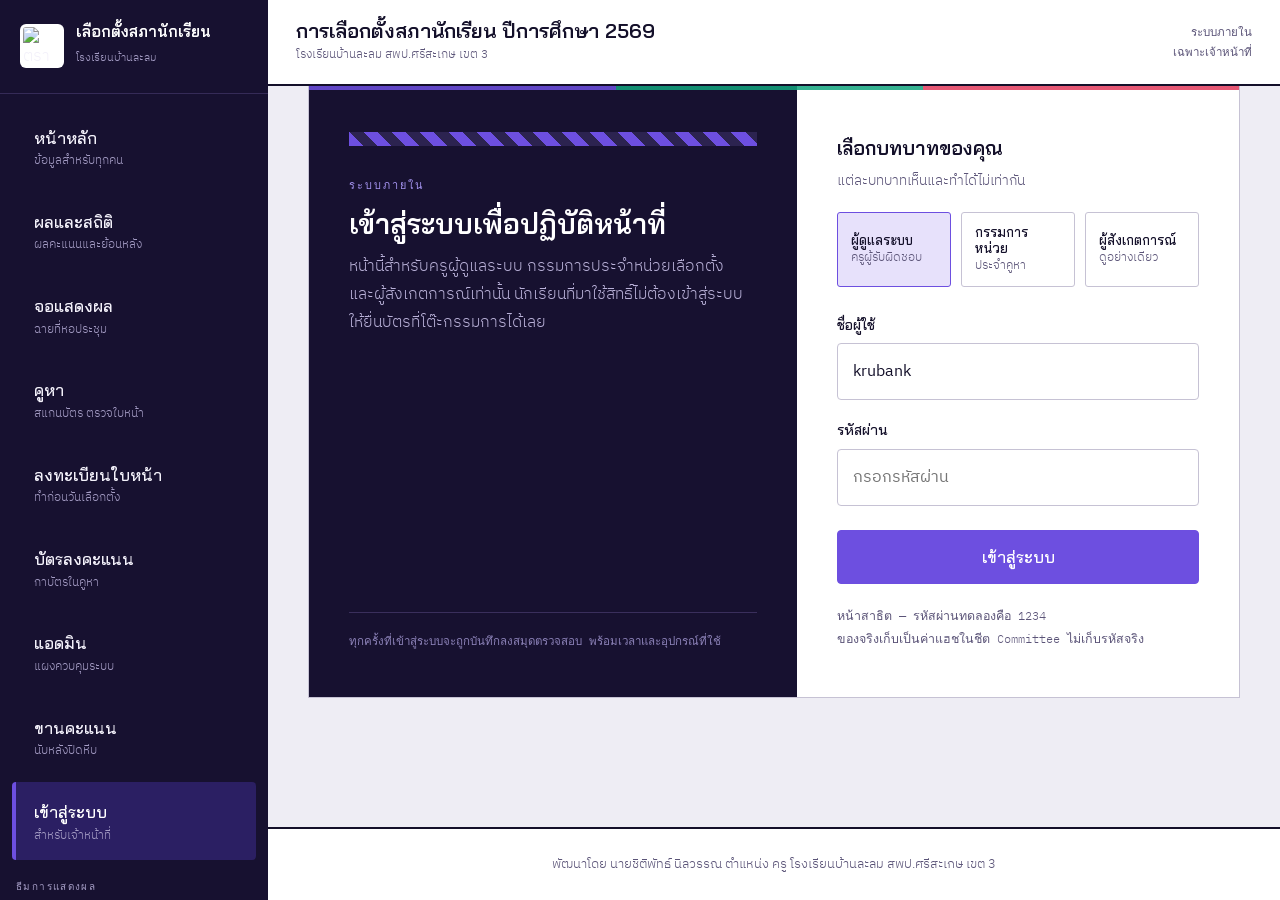
==== commit 6e92f210: "Add role field to members in admin.html Added role field to member data structure and updated relate" ====
--- a/admin.html
+++ b/admin.html
@@ -240,6 +240,7 @@
 
         <div class="field">
           <label>สมาชิกทีม (ใส่รูปโปรไฟล์รายคนได้)</label>
+          <p class="mem-hint">ใส่ช่อง “ตำแหน่ง” เช่น รองประธาน เลขานุการ เหรัญญิก → จะขึ้นผังโยงเส้นจากประธาน · เว้นว่างไว้ = เป็นสมาชิกทั่วไป อยู่แถวล่าง</p>
           <div id="memList" class="mem-list"></div>
           <button class="btn sm ghost" type="button" id="memAdd">+ เพิ่มสมาชิก</button>
           <input type="file" id="memPhotoFile" accept="image/png,image/jpeg,image/webp" style="display:none">
@@ -810,6 +811,7 @@
     if (!MEMBERS[idx]) { continue; }
     MEMBERS[idx].name = rows[i].querySelector('.mem-name').value;
     MEMBERS[idx].room = rows[i].querySelector('.mem-room').value;
+    MEMBERS[idx].role = rows[i].querySelector('.mem-role').value;
   }
 }
 function renderMembers() {
@@ -820,6 +822,7 @@
       '<div class="mem-ava" data-ava="' + i + '" title="ใส่/เปลี่ยนรูป"><small>ใส่รูป</small></div>' +
       '<input class="mem-name" type="text" placeholder="ชื่อ-นามสกุล" value="' + esc(MEMBERS[i].name || '') + '">' +
       '<input class="mem-room" type="text" placeholder="ชั้น เช่น ม.2/1" value="' + esc(MEMBERS[i].room || '') + '">' +
+      '<input class="mem-role" type="text" placeholder="ตำแหน่ง (เว้นว่าง=สมาชิก)" value="' + esc(MEMBERS[i].role || '') + '">' +
       '<button class="mem-del" type="button" data-del="' + i + '" title="ลบสมาชิก">&times;</button></div>';
   }
   box.innerHTML = html;
@@ -845,7 +848,7 @@
 }
 document.getElementById('memAdd').onclick = function () {
   syncMembersFromInputs();
-  MEMBERS.push({ name: '', room: '', photo: '' });
+  MEMBERS.push({ name: '', room: '', photo: '', role: '' });
   renderMembers();
 };
 document.getElementById('memPhotoFile').onchange = function () {
@@ -893,7 +896,12 @@
   var cleanMem = [];
   for (var mi = 0; mi < MEMBERS.length; mi++) {
     if (String(MEMBERS[mi].name || '').trim() || MEMBERS[mi].photo) {
-      cleanMem.push({ name: String(MEMBERS[mi].name || '').trim(), room: String(MEMBERS[mi].room || '').trim(), photo: MEMBERS[mi].photo || '' });
+      cleanMem.push({
+        name: String(MEMBERS[mi].name || '').trim(),
+        room: String(MEMBERS[mi].room || '').trim(),
+        role: String(MEMBERS[mi].role || '').trim(),
+        photo: MEMBERS[mi].photo || ''
+      });
     }
   }
   var payload = {
--- a/election.css
+++ b/election.css
@@ -227,7 +227,7 @@
 .masthead .sub { font-size: .78rem; color: var(--ink-faint); }
 .doc-no { margin-left: auto; font-family: 'IBM Plex Mono', monospace; font-size: .72rem; color: var(--ink-faint); text-align: right; }
 
-.wrap { flex: 1; padding: 0 34px 72px; width: 100%; max-width: 1760px; margin: 0 auto; }
+.wrap { flex: 1; padding: 0 40px 72px; width: 100%; max-width: none; margin: 0; }
 .sheet { background: var(--card); border: 1px solid var(--rule); border-top: none; padding: 26px; position: relative; }
 /* เส้นคาดหัวกระดาษแนวริบบิ้นทางการ */
 .sheet::before { content: ''; position: absolute; left: 0; right: 0; top: 0; height: 4px; background: linear-gradient(90deg, var(--violet) 0 33%, var(--verify) 33% 66%, var(--stamp) 66% 100%); opacity: .85; }
@@ -282,7 +282,9 @@
 .avatar-box span { font-size: .6rem; color: var(--ink-faint); }
 
 .mem-list { display: flex; flex-direction: column; gap: 10px; margin-bottom: 10px; }
-.mem-row { display: grid; grid-template-columns: 56px 1fr 120px 34px; gap: 10px; align-items: center; padding: 8px; border: 1px solid var(--rule); border-radius: 8px; background: var(--paper); }
+.mem-row { display: grid; grid-template-columns: 52px 1.3fr 96px 120px 30px; gap: 10px; align-items: center; padding: 8px; border: 1px solid var(--rule); border-radius: 8px; background: var(--paper); }
+@media (max-width: 700px) { .mem-row { grid-template-columns: 52px 1fr 30px; } .mem-row .mem-room, .mem-row .mem-role { grid-column: 2; } }
+.mem-hint { font-size: .74rem; color: var(--ink-faint); margin: -2px 0 10px; }
 .mem-row .mem-ava { width: 56px; height: 56px; border-radius: 50%; border: 1px solid var(--rule); background: var(--card) center/cover no-repeat; cursor: pointer; display: flex; align-items: center; justify-content: center; overflow: hidden; }
 .mem-row .mem-ava small { font-size: .54rem; color: var(--ink-faint); text-align: center; line-height: 1.2; padding: 0 2px; }
 .mem-row input { margin: 0; padding: 10px 12px; font-size: .92rem; }
@@ -293,16 +295,53 @@
 .pol-thumb { position: relative; width: 90px; height: 90px; border-radius: 8px; border: 1px solid var(--rule); background: var(--paper) center/cover no-repeat; overflow: hidden; }
 .pol-thumb button { position: absolute; top: 3px; right: 3px; width: 22px; height: 22px; border-radius: 50%; border: none; background: rgba(0,0,0,.62); color: #fff; cursor: pointer; font-size: .95rem; line-height: 1; display: flex; align-items: center; justify-content: center; }
 
-/* หน้ารายละเอียดพรรค (โมดัล) */
-.team-grid { display: flex; flex-wrap: wrap; gap: 14px; margin: 12px 0 4px; justify-content: center; }
-.team-member { text-align: center; width: 88px; }
-.team-member .tm-ava { width: 74px; height: 74px; border-radius: 50%; border: 2px solid var(--violet-soft); background: var(--paper) center/cover no-repeat; margin: 0 auto 6px; }
-.team-member .tm-name { font-family: 'Bai Jamjuree', sans-serif; font-weight: 500; font-size: .82rem; line-height: 1.3; }
-.team-member .tm-room { font-size: .72rem; color: var(--ink-faint); }
-.team-member.lead .tm-ava { border-color: var(--violet); box-shadow: 0 0 0 3px var(--violet-soft); }
-.team-member.lead .tm-badge { display: inline-block; font-family: 'Bai Jamjuree', sans-serif; font-size: .64rem; font-weight: 600; color: var(--violet); margin-top: 2px; }
-.policy-gallery { display: flex; flex-direction: column; gap: 12px; margin-top: 12px; }
-.policy-gallery img { width: 100%; border-radius: 8px; border: 1px solid var(--rule); display: block; }
+/* หน้ารายละเอียดพรรค (โมดัล) — การ์ดทีม */
+.team-wrap { margin: 14px 0 2px; }
+.team-sec-lbl { font-family: 'IBM Plex Mono', monospace; font-size: .64rem; letter-spacing: .16em; text-transform: uppercase; color: var(--violet); text-align: left; margin: 2px 0 8px; }
+
+/* ผังทีม ประธานอยู่บน โยงเส้นลงรองประธาน/ตำแหน่งต่างๆ (เส้นโยงล้วน CSS) */
+.org { text-align: center; overflow-x: auto; padding: 6px 0 2px; }
+.org ul { position: relative; padding-top: 24px; display: flex; justify-content: center; margin: 0; list-style: none; }
+.org li { list-style: none; position: relative; padding: 24px 12px 0; }
+/* เส้นโยงจากบัสแนวนอนลงแต่ละโหนด */
+.org li::before, .org li::after { content: ''; position: absolute; top: 0; right: 50%; width: 50%; height: 24px; border-top: 2px solid var(--rule); }
+.org li::after { right: auto; left: 50%; border-left: 2px solid var(--rule); }
+.org li::before { border-right: 2px solid var(--rule); }
+.org li:first-child::before, .org li:last-child::after { border: 0; }
+.org li:last-child::before { border-right: 2px solid var(--rule); border-radius: 0 7px 0 0; }
+.org li:first-child::after { border-radius: 7px 0 0 0; }
+.org li:only-child::before, .org li:only-child::after { display: none; }
+/* เส้นดิ่งจากประธานลงบัส */
+.org ul ul::before { content: ''; position: absolute; top: 0; left: 50%; width: 2px; height: 24px; background: var(--rule); transform: translateX(-1px); }
+/* ชั้นราก (ประธาน) ไม่มีเส้นด้านบน */
+.org > ul { padding-top: 0; }
+.org > ul > li { padding-top: 0; }
+.org > ul > li::before, .org > ul > li::after { display: none; }
+
+.org-card { display: inline-flex; flex-direction: column; align-items: center; min-width: 124px; padding: 13px 13px 12px; border-radius: 12px; background: var(--card); border: 1px solid var(--rule); box-shadow: var(--shadow); transition: transform .2s cubic-bezier(.16,1,.3,1), box-shadow .2s, border-color .2s; }
+.org-card:hover { transform: translateY(-3px); box-shadow: 0 8px 20px rgba(20,16,42,.12); border-color: var(--violet); }
+.org-role { font-family: 'Bai Jamjuree', sans-serif; font-size: .64rem; font-weight: 600; letter-spacing: .03em; color: #fff; background: var(--violet); padding: 2px 10px; border-radius: 100px; margin-bottom: 9px; white-space: nowrap; }
+.org-ava { width: 64px; height: 64px; border-radius: 50%; background: var(--paper) center/cover no-repeat; box-shadow: 0 0 0 2px var(--violet-soft); display: flex; align-items: center; justify-content: center; font-family: 'Bai Jamjuree', sans-serif; font-weight: 700; font-size: 1.45rem; color: var(--violet); margin-bottom: 9px; }
+.org-name { font-family: 'Bai Jamjuree', sans-serif; font-weight: 600; font-size: .86rem; color: var(--ink); line-height: 1.25; }
+.org-room { font-size: .68rem; color: var(--ink-soft); margin-top: 3px; }
+/* ประธาน เด่นกว่า */
+.org-card.pres { min-width: 158px; padding: 18px; background: linear-gradient(135deg, var(--violet-soft), var(--card) 85%); border-color: var(--violet); }
+.org-card.pres .org-role { background: var(--amber); }
+.org-card.pres .org-ava { width: 82px; height: 82px; font-size: 1.8rem; border: 3px solid var(--card); box-shadow: 0 0 0 3px var(--violet), 0 4px 14px rgba(20,16,42,.18); margin-bottom: 11px; }
+.org-card.pres .org-name { font-size: 1.1rem; font-weight: 700; }
+.org-card.pres .org-room { font-size: .78rem; }
+
+/* การ์ดสมาชิก ตารางยืดหยุ่น */
+.team-grid { display: grid; grid-template-columns: repeat(auto-fill, minmax(108px, 1fr)); gap: 12px; }
+.team-member { text-align: center; padding: 15px 8px 13px; border-radius: 12px; background: var(--card); border: 1px solid var(--rule); transition: transform .2s cubic-bezier(.16,1,.3,1), box-shadow .2s, border-color .2s; }
+.team-member:hover { transform: translateY(-3px); box-shadow: 0 8px 20px rgba(20,16,42,.12); border-color: var(--violet); }
+.team-member .tm-ava { width: 68px; height: 68px; border-radius: 50%; margin: 0 auto 10px; background: var(--paper) center/cover no-repeat; box-shadow: 0 0 0 2px var(--violet-soft); display: flex; align-items: center; justify-content: center; font-family: 'Bai Jamjuree', sans-serif; font-weight: 700; font-size: 1.5rem; color: var(--violet); transition: box-shadow .2s; }
+.team-member:hover .tm-ava { box-shadow: 0 0 0 2px var(--violet); }
+.team-member .tm-name { font-family: 'Bai Jamjuree', sans-serif; font-weight: 600; font-size: .85rem; color: var(--ink); line-height: 1.3; }
+.team-member .tm-room { display: inline-block; margin-top: 5px; font-size: .68rem; color: var(--ink-soft); background: var(--paper); border: 1px solid var(--rule); padding: 1px 9px; border-radius: 100px; }
+
+.policy-gallery { display: flex; flex-direction: column; gap: 12px; margin-top: 14px; }
+.policy-gallery img { width: 100%; border-radius: 10px; border: 1px solid var(--rule); display: block; box-shadow: var(--shadow); }
 
 .pill { display: inline-flex; align-items: center; gap: 7px; font-family: 'Bai Jamjuree', sans-serif; font-size: .82rem; font-weight: 500; padding: 5px 13px; border: 1px solid currentColor; border-radius: 100px; }
 .pill.open { color: var(--verify); }
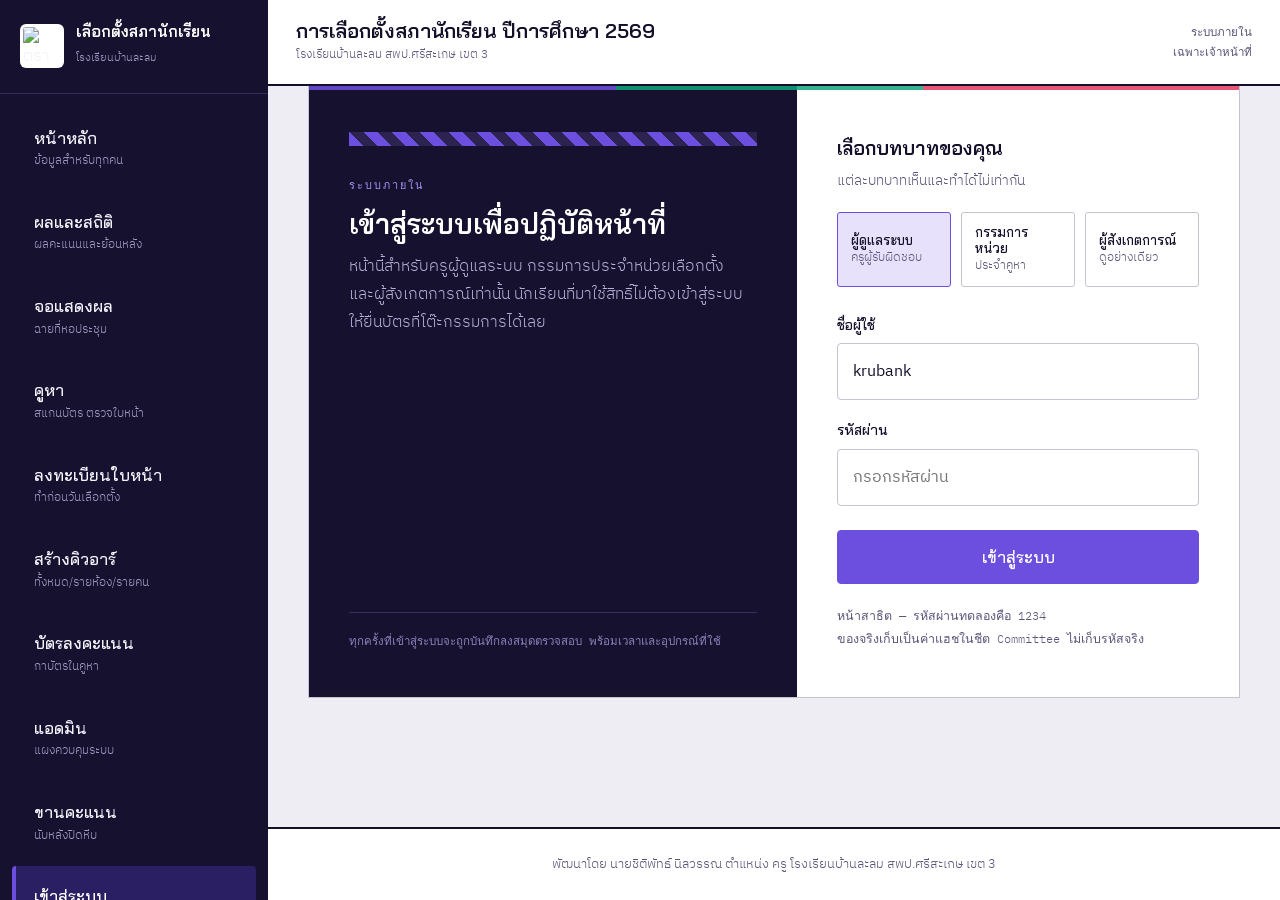
==== commit c9d8959c: "Revise QR code generation section in admin.html Updated QR code generation instructions and removed " ====
--- a/admin.html
+++ b/admin.html
@@ -82,9 +82,9 @@
         <button class="btn wide" id="chain">เริ่มตรวจ</button>
       </div>
       <div class="card reveal">
-        <h3>ส่งคิวอาร์ให้ทุกชั้น</h3>
-        <p class="muted" style="margin-bottom:14px">สร้างคิวอาร์ประจำตัวนักเรียนทั้งโรงเรียนเป็นไฟล์พร้อมพิมพ์ แยกตามห้อง (รันจากเมนูในชีต)</p>
-        <button class="btn wide ghost" id="qr2">ดูวิธีสร้าง</button>
+        <h3>สร้างคิวอาร์ประจำตัวนักเรียน</h3>
+        <p class="muted" style="margin-bottom:14px">สร้างบัตรคิวอาร์ ทั้งหมด รายห้อง หรือรายคน อยู่ที่เมนู "สร้างคิวอาร์" ด้านซ้าย</p>
+        <a class="btn wide ghost" href="qr.html">ไปหน้าสร้างคิวอาร์</a>
       </div>
     </div>
   </section>
@@ -616,9 +616,6 @@
   });
 };
 
-document.getElementById('qr2').onclick = function () {
-  demoNote('การสร้างคิวอาร์ทำจากเมนู "ระบบเลือกตั้ง → คิวอาร์ประจำตัว → สร้างครบทุกห้อง" บนหน้าชีต เพราะต้องเข้าถึง Google Drive โดยตรง');
-};
 
 /* ================= จัดการผู้สมัคร ================= */
 
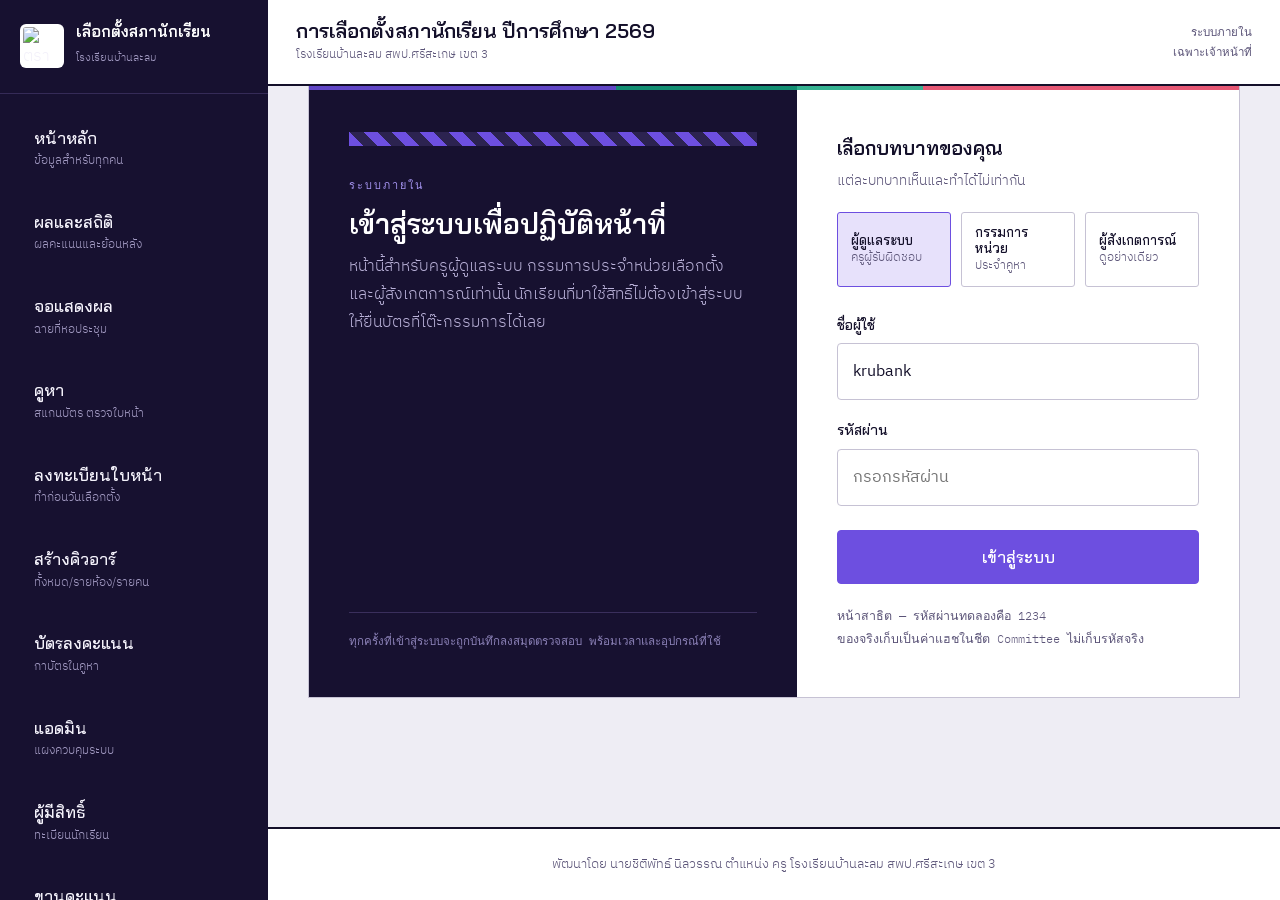
==== commit a9bd35af: "Enhance admin.html with clearer instructions and warnings Updated text for clarity regarding electio" ====
--- a/admin.html
+++ b/admin.html
@@ -38,7 +38,7 @@
   <section style="padding-top:28px" class="reveal">
     <span class="eyebrow">สถานะการเลือกตั้ง</span>
     <h2>ขณะนี้อยู่ในขั้นเปิดหีบ</h2>
-    <p class="lead" style="margin-bottom:20px">กดเพื่อเปลี่ยนขั้น ระบบจะไม่ให้ข้ามขั้นและถอยกลับไม่ได้ ทุกการเปลี่ยนขั้นถูกบันทึกพร้อมชื่อผู้กด</p>
+    <p class="lead" style="margin-bottom:20px">กดเพื่อเปลี่ยนขั้น ระบบจะไม่ให้ข้ามขั้น แต่ผู้ดูแลระบบย้อนกลับไปขั้นก่อนหน้าได้หากเผลอกดเดินหน้าเกิน ทุกการเปลี่ยนขั้นถูกบันทึกพร้อมชื่อผู้กด</p>
 
     <div class="phase" id="phase">
       <button class="ph past" data-i="0"><div class="step">ขั้นที่ 01</div><strong>เตรียมการ</strong><span>เพิ่มผู้สมัคร นำเข้าผู้มีสิทธิ์</span></button>
@@ -138,49 +138,10 @@
 
   <section>
     <span class="eyebrow reveal">ผู้มีสิทธิ์เลือกตั้ง</span>
-    <h2 class="reveal">เพิ่มรายชื่อผู้มีสิทธิ์</h2>
-    <p class="lead reveal">เพิ่มทีละคน หรือโยนไฟล์ Excel เข้าไปทั้งห้องก็ได้ ระบบจับคอลัมน์ เลขประจำตัว ชื่อ และชั้น ให้อัตโนมัติ</p>
-
-    <div class="grid g2" style="margin-top:20px">
-      <div class="card reveal">
-        <h3 style="margin-bottom:14px">เพิ่มทีละคน</h3>
-        <div class="field"><label>เลขประจำตัวนักเรียน</label><input id="vId" type="text" inputmode="numeric" placeholder="13001"></div>
-        <div class="field"><label>ชื่อ-นามสกุล</label><input id="vName" type="text" placeholder="กันต์ธีร์ สุขประเสริฐ"></div>
-        <div class="field"><label>ระดับชั้น</label><input id="vGrade" type="text" placeholder="ม.1 หรือ ป.4"></div>
-        <label style="display:flex;align-items:center;gap:9px;cursor:pointer;font-weight:400;margin-bottom:14px">
-          <input type="checkbox" id="vFaceOpt" style="width:auto;padding:0">
-          <span>ลงทะเบียนใบหน้าด้วย (ไม่บังคับ สำหรับ ม.ต้น)</span>
-        </label>
-        <button class="btn primary" id="vAdd">เพิ่มผู้มีสิทธิ์</button>
-      </div>
-
-      <div class="card reveal">
-        <h3 style="margin-bottom:6px">นำเข้าจากไฟล์ Excel</h3>
-        <p class="muted" style="margin-bottom:14px">ไฟล์ .xlsx หรือ .csv ที่มีคอลัมน์ เลขประจำตัว ชื่อ-นามสกุล และชั้น</p>
-        <div class="field"><input type="file" id="xlsxFile" accept=".xlsx,.xls,.csv"></div>
-        <div id="xlsxPreview" style="display:none;margin:12px 0;padding:14px;border:1px solid var(--rule);background:var(--paper);border-radius:8px;font-size:.88rem"></div>
-        <button class="btn primary" id="xlsxImport" style="display:none">นำเข้าทั้งหมด</button>
-      </div>
-    </div>
-
+    <h2 class="reveal">จัดการรายชื่อผู้มีสิทธิ์</h2>
+    <p class="lead reveal">เพิ่มทีละคน นำเข้าไฟล์ Excel และแก้ไข/ลบรายชื่อ ย้ายไปอยู่ที่เมนู "ผู้มีสิทธิ์" ด้านซ้ายแล้ว</p>
     <div class="card reveal" style="margin-top:18px">
-      <div style="display:flex;flex-wrap:wrap;gap:12px;align-items:center;margin-bottom:14px">
-        <h3 style="margin:0">รายชื่อในทะเบียน <span class="muted" id="vTotal"></span></h3>
-        <input id="vSearch" type="text" placeholder="ค้นหา เลขประจำตัว ชื่อ หรือชั้น" style="margin-left:auto;max-width:280px">
-      </div>
-      <div class="scroll">
-        <table>
-          <thead><tr><th>เลขประจำตัว</th><th>ชื่อ-นามสกุล</th><th>ชั้น</th><th>ใช้สิทธิ์</th><th style="text-align:right">จัดการ</th></tr></thead>
-          <tbody id="vBody"><tr><td colspan="5" class="muted">กำลังโหลด…</td></tr></tbody>
-        </table>
-      </div>
-      <div style="display:flex;justify-content:space-between;align-items:center;margin-top:12px">
-        <span class="muted" id="vPageInfo"></span>
-        <div style="display:flex;gap:8px">
-          <button class="btn sm ghost" id="vPrev">ก่อนหน้า</button>
-          <button class="btn sm ghost" id="vNext">ถัดไป</button>
-        </div>
-      </div>
+      <a class="btn ghost" href="voters.html">ไปหน้าผู้มีสิทธิ์เลือกตั้ง</a>
     </div>
   </section>
 
@@ -351,13 +312,18 @@
     <div class="grid g2" style="margin-top:20px" id="demoTools">
       <div class="card reveal">
         <h3>ใส่ข้อมูลจำลอง</h3>
-        <p class="muted" style="margin-bottom:14px">สร้างนักเรียนปลอม 412 คน ผู้สมัคร 3 ทีม บัตร 268 ใบ และบัญชีทดสอบ เพื่อทดลองระบบ</p>
+        <p class="muted" style="margin-bottom:14px">สร้างนักเรียน ผู้สมัคร บัตร และบัญชีทดสอบชุดจำลอง เพื่อทดลองระบบทั้งวงจรก่อนใช้งานจริง</p>
         <button class="btn wide ghost" id="seedDemo">ใส่ข้อมูลจำลอง</button>
       </div>
+      <div class="card reveal">
+        <h3 style="color:var(--amber)">ล้างเฉพาะข้อมูลจำลอง</h3>
+        <p class="muted" style="margin-bottom:14px">ลบเฉพาะชุดข้อมูลทดสอบ (นักเรียน/ผู้สมัคร/บัญชี จำลอง) เก็บข้อมูลจริงที่ใส่ไว้ และบัญชีแอดมินหลัก</p>
+        <button class="btn wide ghost" id="clearDemo">ล้างข้อมูลจำลอง</button>
+      </div>
       <div class="card reveal" style="border-color:var(--border-danger, #E5B4BE)">
-        <h3 style="color:var(--stamp)">ล้างข้อมูลจำลอง</h3>
-        <p class="muted" style="margin-bottom:14px">ลบข้อมูลทุกชีตให้เหลือหัวคอลัมน์ ทำก่อนใส่ข้อมูลจริง เรียกคืนไม่ได้</p>
-        <button class="btn wide danger" id="clearDemo">ล้างข้อมูลทั้งหมด</button>
+        <h3 style="color:var(--stamp)">ล้างข้อมูลจริงทั้งหมด</h3>
+        <p class="muted" style="margin-bottom:14px">ลบข้อมูลทุกชีตให้เหลือหัวคอลัมน์ (รวมข้อมูลจริง) เหลือเฉพาะบัญชีแอดมินหลัก ใช้ตอนเริ่มการเลือกตั้งใหม่ เรียกคืนไม่ได้</p>
+        <button class="btn wide danger" id="clearAll">ล้างข้อมูลจริงทั้งหมด</button>
       </div>
     </div>
   </section>
@@ -369,12 +335,7 @@
       <table>
         <thead><tr><th>เวลา</th><th>ผู้กระทำ</th><th>การกระทำ</th><th>ผล</th></tr></thead>
         <tbody>
-          <tr><td class="mono">10:42:07</td><td>unit01</td><td>ยืนยันตัวตนแทนระบบ — เหตุผล แสงย้อน</td><td><span class="tag warn">ยืนยันแทน</span></td></tr>
-          <tr><td class="mono">10:41:55</td><td>ระบบ</td><td>ตรวจใบหน้า ค่าความเหมือน 61.4%</td><td><span class="tag bad">ไม่ผ่าน</span></td></tr>
-          <tr><td class="mono">10:38:12</td><td>unit01</td><td>ออกรหัสเข้าคูหา อายุ 3 นาที</td><td><span class="tag ok">สำเร็จ</span></td></tr>
-          <tr><td class="mono">10:37:44</td><td>ระบบ</td><td>บันทึกบัตร BL69-K7QM2XPD</td><td><span class="tag ok">สำเร็จ</span></td></tr>
-          <tr><td class="mono">09:15:03</td><td>krubank</td><td>เปลี่ยนสถานะเป็น เปิดหีบ</td><td><span class="tag ok">สำเร็จ</span></td></tr>
-          <tr><td class="mono">08:52:31</td><td>observer</td><td>พยายามเข้าสู่ระบบ รหัสผ่านผิด</td><td><span class="tag bad">ไม่ผ่าน</span></td></tr>
+          <tr><td colspan="4" class="muted">ทุกการกระทำในระบบถูกบันทึกไว้ในชีต <b>AuditLog</b> บนสเปรดชีต (เวลา · ผู้กระทำ · การกระทำ · ผล) เปิดดูย้อนหลังได้ที่นั่น</td></tr>
         </tbody>
       </table>
     </div>
@@ -517,12 +478,28 @@
   phs[i].onclick = function () {
     var want = parseInt(this.getAttribute('data-i'), 10);
 
-    if (want <= cur) {
+    if (want === cur) { return; }
+
+    /* ย้อนกลับ (เฉพาะผู้ดูแลระบบ) ใช้กรณีเผลอกดเดินหน้าเกิน */
+    if (want < cur) {
+      var warnReopen = (want < 2 && cur >= 2)
+        ? '<b style="color:var(--stamp)">ระวัง: ย้อนจากหลังปิดหีบ จะกลับไปเปิดรับลงคะแนนอีกครั้ง</b><br>' : '';
       Swal.fire({
-        icon: 'error',
-        title: 'ถอยกลับไม่ได้',
-        text: 'ขั้นการเลือกตั้งเดินหน้าอย่างเดียว หากตั้งค่าผิดต้องเริ่มการเลือกตั้งใหม่ทั้งชุด',
-        confirmButtonText: 'เข้าใจแล้ว'
+        icon: 'warning',
+        title: 'ย้อนกลับไปขั้น ' + names[want] + '?',
+        html: 'ใช้เฉพาะกรณีเผลอกดเดินหน้าเกิน<br>' + warnReopen + 'พิมพ์คำว่า <b>ย้อนกลับ</b> เพื่อยืนยัน',
+        input: 'text',
+        inputPlaceholder: 'พิมพ์ ย้อนกลับ',
+        showCancelButton: true,
+        confirmButtonText: 'ย้อนกลับ',
+        cancelButtonText: 'ยกเลิก',
+        reverseButtons: true,
+        preConfirm: function (v) {
+          if (v !== 'ย้อนกลับ') { Swal.showValidationMessage('พิมพ์ให้ตรงคำว่า ย้อนกลับ'); }
+          return v;
+        }
+      }).then(function (r) {
+        if (r.isConfirmed) { goBack(want); }
       });
       return;
     }
@@ -541,7 +518,7 @@
       Swal.fire({
         icon: 'warning',
         title: 'ยืนยันการปิดหีบ',
-        html: 'ยังมีนักเรียน <b>144 คน</b> ที่ยังไม่มาใช้สิทธิ์<br>ปิดหีบแล้วจะไม่รับลงคะแนนอีก และเปิดใหม่ไม่ได้<br><br>พิมพ์คำว่า <b>ปิดหีบ</b> เพื่อยืนยัน',
+        html: 'ปิดหีบแล้วจะไม่รับลงคะแนนอีก (ถ้าเผลอ ผู้ดูแลระบบย้อนกลับได้)<br><br>พิมพ์คำว่า <b>ปิดหีบ</b> เพื่อยืนยัน',
         input: 'text',
         inputPlaceholder: 'พิมพ์ ปิดหีบ',
         showCancelButton: true,
@@ -588,6 +565,19 @@
     });
   }, function (msg) {
     Swal.fire({ icon: 'error', title: 'เปลี่ยนสถานะไม่สำเร็จ', html: msg, confirmButtonText: 'ปิด' });
+  });
+}
+
+/* ย้อนขั้นตอนกลับ (เฉพาะผู้ดูแลระบบ) */
+function goBack(n) {
+  showLoading('กำลังย้อนขั้นตอน', 'อัปเดตสถานะการเลือกตั้ง');
+  API.call('setStatusBack', { to: STEP_TO_STATUS[n] }, function () {
+    cur = n;
+    repaint();
+    loadStats();
+    Swal.fire({ icon: 'success', title: 'ย้อนกลับไปขั้น ' + names[n] + 'แล้ว', timer: 2000, showConfirmButton: false });
+  }, function (msg) {
+    Swal.fire({ icon: 'error', title: 'ย้อนขั้นตอนไม่สำเร็จ', html: msg, confirmButtonText: 'ปิด' });
   });
 }
 
@@ -1012,240 +1002,6 @@
   });
 };
 
-/* ================= เพิ่มผู้มีสิทธิ์ทีละคน ================= */
-
-document.getElementById('vAdd').onclick = function () {
-  var btn = this;
-  var payload = {
-    studentId: document.getElementById('vId').value.trim(),
-    name: document.getElementById('vName').value.trim(),
-    grade: document.getElementById('vGrade').value.trim()
-  };
-  var wantFace = document.getElementById('vFaceOpt').checked;
-
-  if (!payload.studentId || !payload.name || !payload.grade) {
-    Swal.fire({ icon: 'warning', title: 'กรอกไม่ครบ', text: 'ต้องมีเลขประจำตัว ชื่อ และชั้น', confirmButtonText: 'ปิด' });
-    return;
-  }
-  if (!lockBtn(btn, 'กำลังเพิ่ม…')) { return; }
-  showLoading('กำลังเพิ่มผู้มีสิทธิ์');
-
-  API.call('addVoter', payload, function (data) {
-    unlockBtn(btn);
-    loadStats();
-    document.getElementById('vId').value = '';
-    document.getElementById('vName').value = '';
-    document.getElementById('vGrade').value = '';
-    document.getElementById('vFaceOpt').checked = false;
-
-    if (wantFace) {
-      enrollFaceInline(payload.studentId, payload.name);
-    } else {
-      Swal.fire({
-        icon: 'success',
-        title: data.action === 'added' ? 'เพิ่มแล้ว' : 'อัปเดตแล้ว',
-        html: 'ตอนนี้มีผู้มีสิทธิ์ <b>' + data.total + '</b> คน',
-        timer: 1600, showConfirmButton: false
-      });
-    }
-  }, function (msg) {
-    unlockBtn(btn);
-    Swal.fire({ icon: 'error', title: 'เพิ่มไม่สำเร็จ', html: msg, confirmButtonText: 'ปิด' });
-  });
-};
-
-/* ลงทะเบียนใบหน้าแบบอินไลน์ มีช่องยืนยันความยินยอม */
-function enrollFaceInline(sid, name) {
-  Swal.fire({
-    title: 'ลงทะเบียนใบหน้า ' + name,
-    html: '<video id="evCam" autoplay playsinline style="width:100%;max-width:300px;border-radius:8px;background:#000;transform:scaleX(-1)"></video>' +
-          '<input id="evConsent" class="swal2-input" placeholder="ผู้ให้ความยินยอม เช่น บิดา">' +
-          '<p class="mono" style="color:#8B849F;font-size:.75rem">ต้องได้รับความยินยอมจากผู้ปกครองก่อน ภาพใช้แล้วลบทันที</p>',
-    showCancelButton: true,
-    confirmButtonText: 'ถ่ายและบันทึก',
-    cancelButtonText: 'ข้ามไปก่อน',
-    allowOutsideClick: false,
-    didOpen: function () { Camera.open(document.getElementById('evCam'), null, function (m) { Swal.showValidationMessage(m); }); },
-    preConfirm: function () {
-      var consent = document.getElementById('evConsent').value.trim();
-      var v = document.getElementById('evCam');
-      if (!consent) { Swal.showValidationMessage('ระบุผู้ให้ความยินยอมก่อน'); return false; }
-      if (!v || !v.videoWidth) { Swal.showValidationMessage('กล้องยังไม่พร้อม'); return false; }
-      return { img: Camera.snap(v), consent: consent };
-    }
-  }).then(function (r) {
-    Camera.close();
-    if (!r.isConfirmed) {
-      Swal.fire({ icon: 'success', title: 'เพิ่มผู้มีสิทธิ์แล้ว', text: 'ยังไม่ได้ลงทะเบียนใบหน้า', timer: 1600, showConfirmButton: false });
-      return;
-    }
-    showLoading('กำลังบันทึกใบหน้า');
-    API.call('enrollFace', { studentId: sid, image: r.value.img, consentBy: r.value.consent }, function () {
-      Swal.fire({ icon: 'success', title: 'เรียบร้อย', html: 'เพิ่มผู้มีสิทธิ์และลงทะเบียนใบหน้าแล้ว', confirmButtonText: 'ปิด' });
-    }, function (msg) {
-      Swal.fire({ icon: 'warning', title: 'เพิ่มผู้มีสิทธิ์แล้ว แต่ใบหน้าไม่สำเร็จ', html: msg, confirmButtonText: 'ปิด' });
-    });
-  });
-}
-
-/* ================= นำเข้าจากไฟล์ Excel ================= */
-
-var xlsxValues = null;
-
-document.getElementById('xlsxFile').onchange = function () {
-  var file = this.files && this.files[0];
-  var prev = document.getElementById('xlsxPreview');
-  var impBtn = document.getElementById('xlsxImport');
-  xlsxValues = null;
-  prev.style.display = 'none';
-  impBtn.style.display = 'none';
-  if (!file) { return; }
-
-  if (typeof XLSX === 'undefined') {
-    Swal.fire({ icon: 'error', title: 'โหลดตัวอ่าน Excel ไม่ได้', text: 'ตรวจอินเทอร์เน็ตแล้วรีเฟรชหน้า', confirmButtonText: 'ปิด' });
-    return;
-  }
-
-  var reader = new FileReader();
-  reader.onload = function (e) {
-    try {
-      var wb = XLSX.read(new Uint8Array(e.target.result), { type: 'array' });
-      var ws = wb.Sheets[wb.SheetNames[0]];
-      xlsxValues = XLSX.utils.sheet_to_json(ws, { header: 1, defval: '', raw: false });
-    } catch (err) {
-      Swal.fire({ icon: 'error', title: 'อ่านไฟล์ไม่ได้', text: 'ไฟล์อาจเสียหรือไม่ใช่ Excel', confirmButtonText: 'ปิด' });
-      return;
-    }
-    if (!xlsxValues || !xlsxValues.length) {
-      Swal.fire({ icon: 'warning', title: 'ไฟล์ว่าง', confirmButtonText: 'ปิด' });
-      return;
-    }
-
-    showLoading('กำลังตรวจไฟล์');
-    API.call('previewVoters', { values: xlsxValues }, function (p) {
-      Swal.close();
-      var grades = '';
-      for (var g in p.byGrade) { grades += g + ' ' + p.byGrade[g] + ' คน · '; }
-      var sample = '';
-      for (var i = 0; i < p.sample.length; i++) {
-        sample += '<div class="mono" style="color:var(--ink-soft)">' + esc(p.sample[i].id) + ' · ' + esc(p.sample[i].name) + ' · ' + esc(p.sample[i].grade) + '</div>';
-      }
-      prev.innerHTML =
-        '<b>อ่านได้ ' + p.ok + ' คน</b> · ข้าม ' + p.skipped + ' · ซ้ำ ' + p.dupes + '<br>' +
-        '<span class="muted">' + grades.replace(/ · $/, '') + '</span>' +
-        '<div style="margin-top:10px">ตัวอย่าง 5 คนแรก</div>' + sample;
-      prev.style.display = 'block';
-      impBtn.style.display = p.ok > 0 ? 'inline-flex' : 'none';
-    }, function (msg) {
-      Swal.fire({ icon: 'error', title: 'ตรวจไฟล์ไม่สำเร็จ', html: msg, confirmButtonText: 'ปิด' });
-    });
-  };
-  reader.readAsArrayBuffer(file);
-};
-
-document.getElementById('xlsxImport').onclick = function () {
-  var btn = this;
-  if (!xlsxValues) { return; }
-  if (!lockBtn(btn, 'กำลังนำเข้า…')) { return; }
-  showLoading('กำลังนำเข้ารายชื่อ', 'อาจใช้เวลาสักครู่ถ้ามีหลายร้อยคน');
-
-  API.call('importVotersXlsx', { values: xlsxValues }, function (r) {
-    unlockBtn(btn);
-    loadStats();
-    document.getElementById('xlsxFile').value = '';
-    document.getElementById('xlsxPreview').style.display = 'none';
-    btn.style.display = 'none';
-    xlsxValues = null;
-    Swal.fire({
-      icon: 'success', title: 'นำเข้าเรียบร้อย',
-      html: 'เพิ่มใหม่ <b>' + r.added + '</b> คน · อัปเดต <b>' + r.updated + '</b> คน · ข้าม ' + r.skipped + '<br>รวมในทะเบียน ' + r.total + ' คน',
-      confirmButtonText: 'ปิด'
-    });
-  }, function (msg) {
-    unlockBtn(btn);
-    Swal.fire({ icon: 'error', title: 'นำเข้าไม่สำเร็จ', html: msg, confirmButtonText: 'ปิด' });
-  });
-};
-
-/* ================= จัดการนักเรียนในทะเบียน ================= */
-
-var vOffset = 0, vLimit = 40, vQuery = '', vMatched = 0, vSearchTimer = null;
-
-function loadVoters() {
-  API.call('listVoters', { query: vQuery, offset: vOffset, limit: vLimit }, function (data) {
-    vMatched = data.matched || 0;
-    document.getElementById('vTotal').textContent = '(' + (data.total || 0) + ' คน)';
-    var tb = document.getElementById('vBody');
-    if (!data.voters.length) {
-      tb.innerHTML = '<tr><td colspan="5" class="muted">' + (vQuery ? 'ไม่พบที่ค้นหา' : 'ยังไม่มีนักเรียน') + '</td></tr>';
-    } else {
-      var html = '';
-      for (var i = 0; i < data.voters.length; i++) {
-        var v = data.voters[i];
-        html += '<tr><td class="mono">' + esc(v.studentId) + '</td><td>' + esc(v.name) + '</td><td>' + esc(v.grade) + '</td>' +
-          '<td>' + (v.used ? '<span style="color:var(--verify)">ใช้แล้ว</span>' : '<span class="muted">ยัง</span>') + '</td>' +
-          '<td style="text-align:right;white-space:nowrap">' +
-          '<button class="btn sm ghost" data-ve=\'' + encodeURIComponent(JSON.stringify(v)) + '\'>แก้</button> ' +
-          '<button class="btn sm ghost" data-vd="' + esc(v.studentId) + '">ลบ</button></td></tr>';
-      }
-      tb.innerHTML = html;
-      var es = tb.querySelectorAll('[data-ve]');
-      for (var e = 0; e < es.length; e++) { es[e].onclick = function () { editVoter(JSON.parse(decodeURIComponent(this.getAttribute('data-ve')))); }; }
-      var ds = tb.querySelectorAll('[data-vd]');
-      for (var d = 0; d < ds.length; d++) { ds[d].onclick = function () { delVoter(this.getAttribute('data-vd')); }; }
-    }
-    var from = vMatched ? vOffset + 1 : 0;
-    var to = Math.min(vOffset + vLimit, vMatched);
-    document.getElementById('vPageInfo').textContent = 'แสดง ' + from + '–' + to + ' จาก ' + vMatched;
-    document.getElementById('vPrev').disabled = vOffset <= 0;
-    document.getElementById('vNext').disabled = to >= vMatched;
-  }, function () {});
-}
-
-document.getElementById('vSearch').oninput = function () {
-  var q = this.value;
-  clearTimeout(vSearchTimer);
-  vSearchTimer = setTimeout(function () { vQuery = q.trim(); vOffset = 0; loadVoters(); }, 350);
-};
-document.getElementById('vPrev').onclick = function () { if (vOffset > 0) { vOffset -= vLimit; loadVoters(); } };
-document.getElementById('vNext').onclick = function () { if (vOffset + vLimit < vMatched) { vOffset += vLimit; loadVoters(); } };
-
-function editVoter(v) {
-  Swal.fire({
-    title: 'แก้ไข ' + v.studentId,
-    html: '<input id="evN" class="swal2-input" placeholder="ชื่อ-นามสกุล" value="' + esc(v.name) + '">' +
-          '<input id="evG" class="swal2-input" placeholder="ชั้น เช่น ม.1" value="' + esc(v.grade) + '">',
-    showCancelButton: true, confirmButtonText: 'บันทึก', cancelButtonText: 'ยกเลิก', reverseButtons: true,
-    preConfirm: function () {
-      return { name: document.getElementById('evN').value.trim(), grade: document.getElementById('evG').value.trim() };
-    }
-  }).then(function (r) {
-    if (!r.isConfirmed) { return; }
-    showLoading('กำลังบันทึก');
-    API.call('updateVoter', { studentId: v.studentId, name: r.value.name, grade: r.value.grade }, function () {
-      loadVoters(); loadStats();
-      Swal.fire({ icon: 'success', title: 'แก้ไขแล้ว', timer: 1400, showConfirmButton: false });
-    }, function (msg) { Swal.fire({ icon: 'error', title: 'ไม่สำเร็จ', html: msg, confirmButtonText: 'ปิด' }); });
-  });
-}
-
-function delVoter(sid) {
-  Swal.fire({
-    icon: 'warning', title: 'ลบนักเรียน ' + sid + '?',
-    text: 'ลบออกจากทะเบียน พร้อมข้อมูลใบหน้า (ถ้ามี)',
-    showCancelButton: true, confirmButtonText: 'ลบ', cancelButtonText: 'ยกเลิก', reverseButtons: true
-  }).then(function (r) {
-    if (!r.isConfirmed) { return; }
-    showLoading('กำลังลบ');
-    API.call('deleteVoter', { studentId: sid }, function () {
-      loadVoters(); loadStats();
-      Swal.fire({ icon: 'success', title: 'ลบแล้ว', timer: 1400, showConfirmButton: false });
-    }, function (msg) { Swal.fire({ icon: 'error', title: 'ลบไม่สำเร็จ', html: msg, confirmButtonText: 'ปิด' }); });
-  });
-}
-
-loadVoters();
-
 /* ================= ปีการศึกษา ================= */
 
 document.getElementById('yearSave').onclick = function () {
@@ -1284,7 +1040,7 @@
     API.call('rolloverYear', { newYear: ny }, function (d) {
       unlockBtn(btn);
       document.getElementById('newYearInput').value = '';
-      CUR_YEAR = d.newYear; loadYear(); loadStats(); loadVoters(); loadCandidates(); loadHistory();
+      CUR_YEAR = d.newYear; loadYear(); loadStats(); loadCandidates(); loadHistory();
       Swal.fire({ icon: 'success', title: 'ขึ้นปี ' + d.newYear + ' แล้ว', html: 'เก็บผลปี ' + d.oldYear + ' ไว้ ' + d.archived + ' รายการ ระบบพร้อมเริ่มปีใหม่', confirmButtonText: 'ปิด' });
     }, function (msg) { unlockBtn(btn); Swal.fire({ icon: 'error', title: 'ไม่สำเร็จ', html: msg, confirmButtonText: 'ปิด' }); });
   });
@@ -1433,26 +1189,52 @@
   });
 };
 
+/* ล้างเฉพาะข้อมูลจำลอง เก็บข้อมูลจริงไว้ */
 document.getElementById('clearDemo').onclick = function () {
   var btn = this;
   Swal.fire({
     icon: 'warning',
-    title: 'ล้างข้อมูลทั้งหมด?',
-    html: 'ลบนักเรียน บัตร ผู้สมัคร และบัญชีทั้งหมด เหลือแต่หัวคอลัมน์<br><b style="color:var(--stamp)">เรียกคืนไม่ได้</b><br><br>พิมพ์คำว่า <b>ล้าง</b> เพื่อยืนยัน',
-    input: 'text',
-    inputPlaceholder: 'พิมพ์ ล้าง',
-    showCancelButton: true, confirmButtonText: 'ล้างเดี๋ยวนี้', cancelButtonText: 'ยกเลิก', reverseButtons: true,
-    preConfirm: function (v) { if (v !== 'ล้าง') { Swal.showValidationMessage('พิมพ์ให้ตรงคำว่า ล้าง'); } return v; }
+    title: 'ล้างเฉพาะข้อมูลจำลอง?',
+    html: 'ลบเฉพาะชุดข้อมูลทดสอบ เก็บข้อมูลจริงและบัญชีแอดมินหลักไว้',
+    showCancelButton: true, confirmButtonText: 'ล้างข้อมูลจำลอง', cancelButtonText: 'ยกเลิก', reverseButtons: true
   }).then(function (r) {
     if (!r.isConfirmed) { return; }
     if (!lockBtn(btn, 'กำลังล้าง…')) { return; }
-    showLoading('กำลังล้างข้อมูล');
-    API.call('clearDemo', {}, function () {
+    showLoading('กำลังล้างข้อมูลจำลอง');
+    API.call('clearDemo', {}, function (res) {
       unlockBtn(btn);
       loadCandidates();
       loadAccounts();
       loadStats();
-      Swal.fire({ icon: 'success', title: 'ล้างข้อมูลแล้ว', html: 'ระบบพร้อมรับข้อมูลจริง', confirmButtonText: 'ปิด' });
+      Swal.fire({ icon: 'success', title: 'ล้างข้อมูลจำลองแล้ว', html: (res && res.message) || 'เก็บข้อมูลจริงไว้', confirmButtonText: 'ปิด' });
+    }, function (msg) {
+      unlockBtn(btn);
+      Swal.fire({ icon: 'error', title: 'ล้างไม่สำเร็จ', html: msg, confirmButtonText: 'ปิด' });
+    });
+  });
+};
+
+/* ล้างข้อมูลจริงทั้งหมด (รีเซ็ต) — พิมพ์ยืนยัน */
+document.getElementById('clearAll').onclick = function () {
+  var btn = this;
+  Swal.fire({
+    icon: 'warning',
+    title: 'ล้างข้อมูลจริงทั้งหมด?',
+    html: 'ลบนักเรียน บัตร ผู้สมัคร และบัญชีทั้งหมด (รวมข้อมูลจริง) เหลือเฉพาะบัญชีแอดมินหลัก<br><b style="color:var(--stamp)">เรียกคืนไม่ได้</b><br><br>พิมพ์คำว่า <b>ล้างทั้งหมด</b> เพื่อยืนยัน',
+    input: 'text',
+    inputPlaceholder: 'พิมพ์ ล้างทั้งหมด',
+    showCancelButton: true, confirmButtonText: 'ล้างทั้งหมดเดี๋ยวนี้', cancelButtonText: 'ยกเลิก', reverseButtons: true,
+    preConfirm: function (v) { if (v !== 'ล้างทั้งหมด') { Swal.showValidationMessage('พิมพ์ให้ตรงคำว่า ล้างทั้งหมด'); } return v; }
+  }).then(function (r) {
+    if (!r.isConfirmed) { return; }
+    if (!lockBtn(btn, 'กำลังล้าง…')) { return; }
+    showLoading('กำลังล้างข้อมูลทั้งหมด');
+    API.call('clearAll', {}, function (res) {
+      unlockBtn(btn);
+      loadCandidates();
+      loadAccounts();
+      loadStats();
+      Swal.fire({ icon: 'success', title: 'ล้างข้อมูลทั้งหมดแล้ว', html: (res && res.message) || 'ระบบพร้อมเริ่มใหม่', confirmButtonText: 'ปิด' });
     }, function (msg) {
       unlockBtn(btn);
       Swal.fire({ icon: 'error', title: 'ล้างไม่สำเร็จ', html: msg, confirmButtonText: 'ปิด' });
